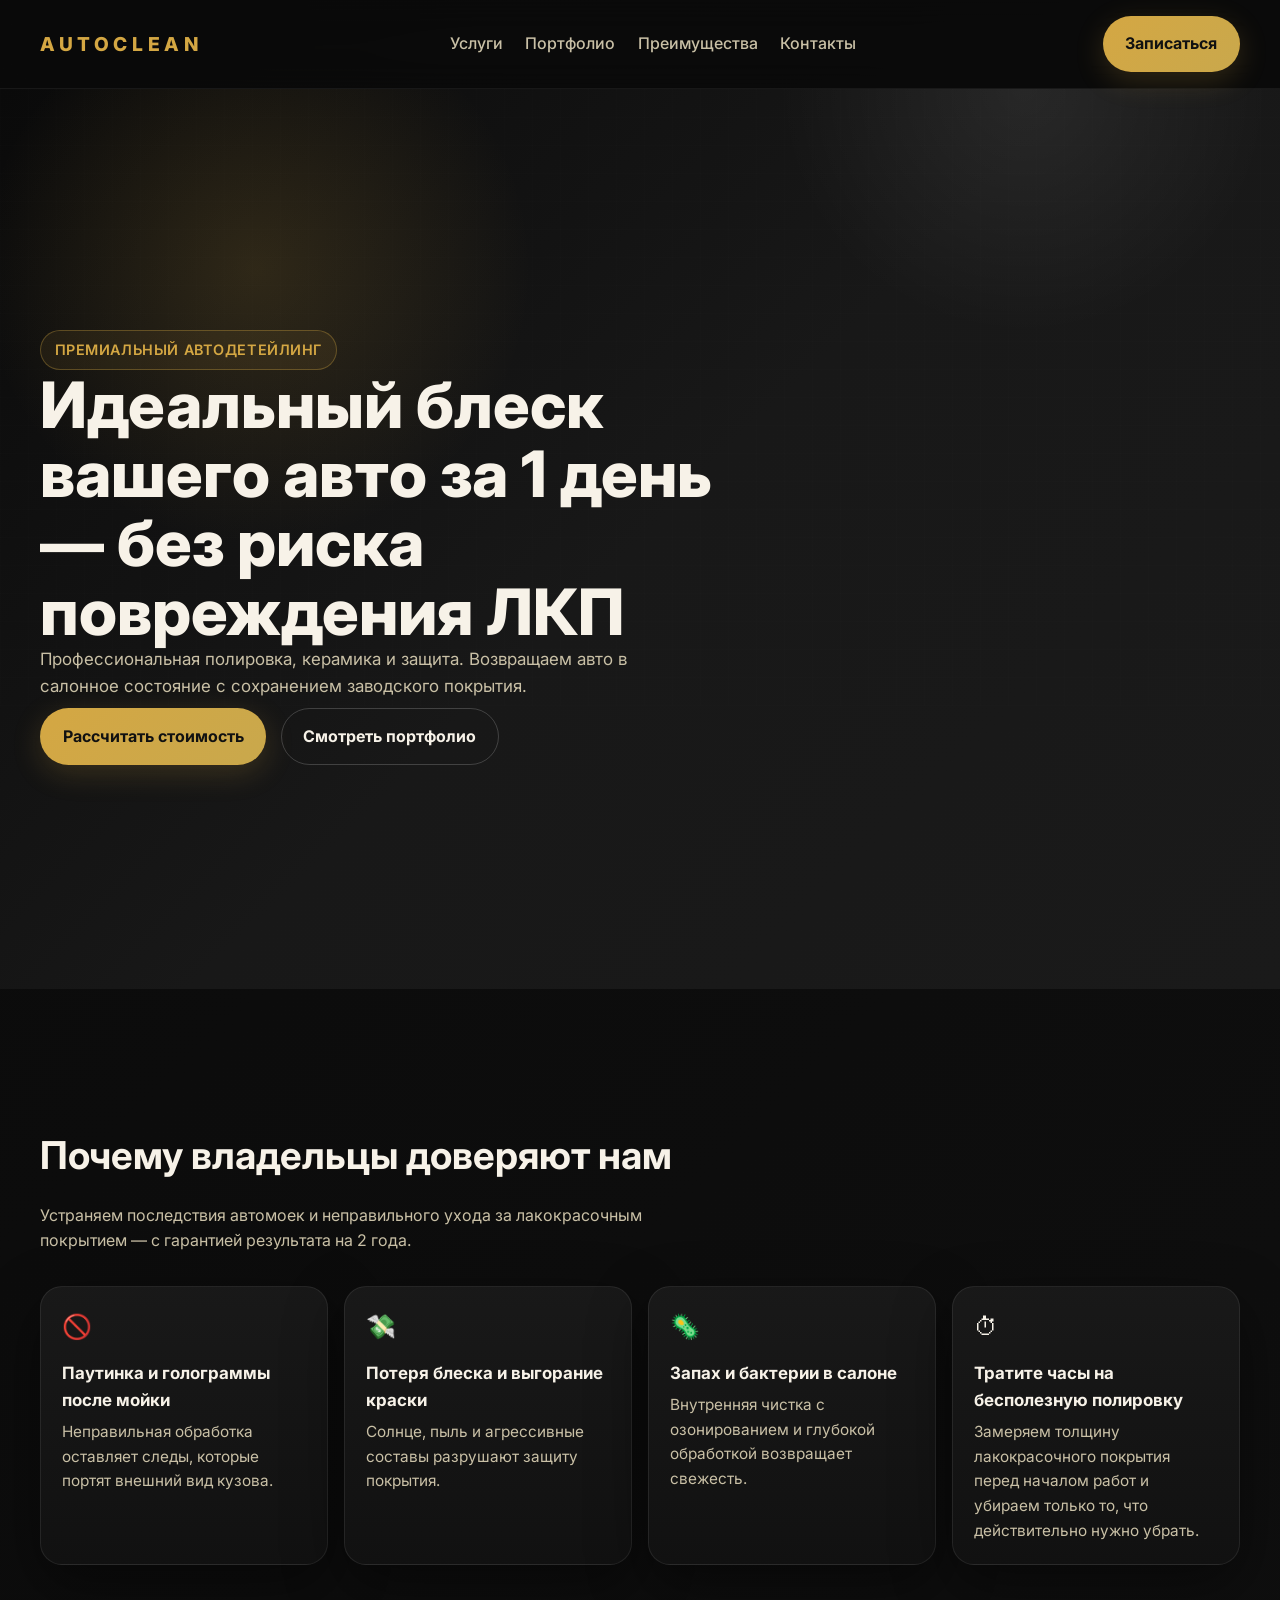
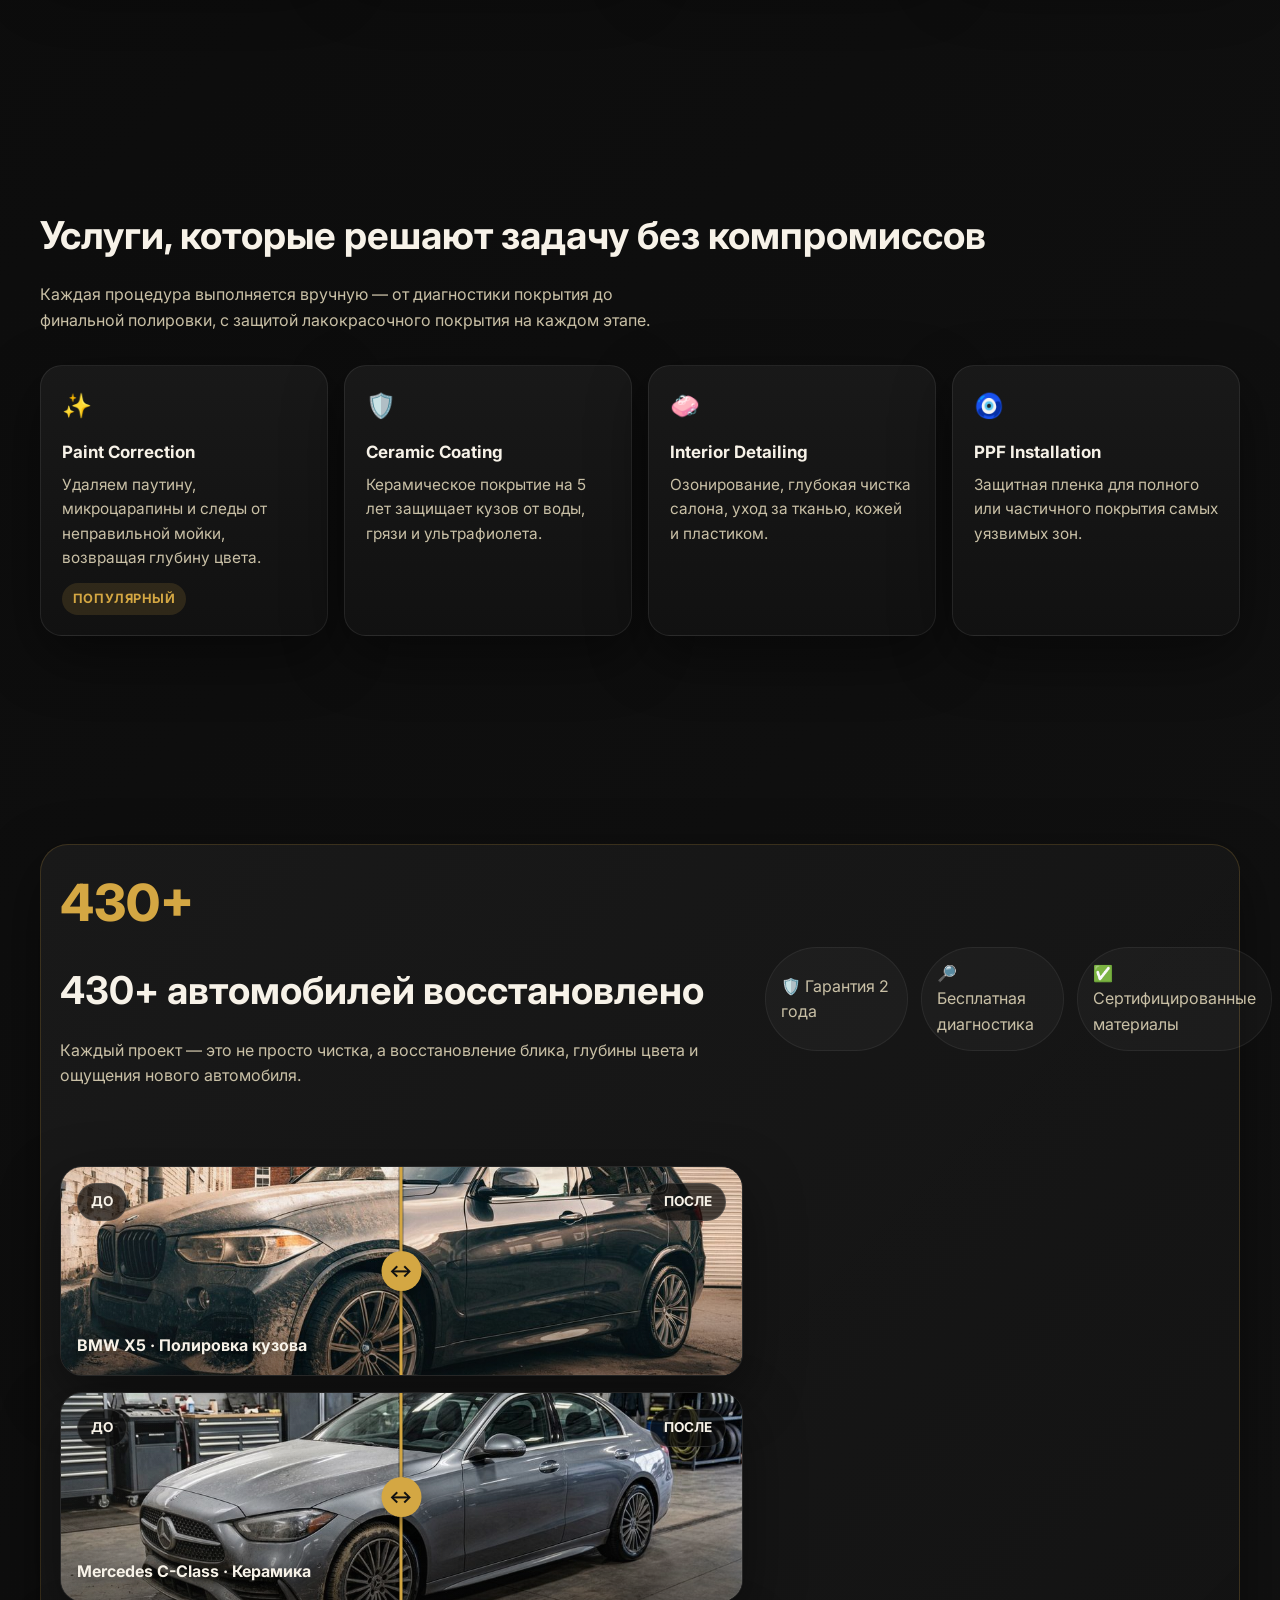
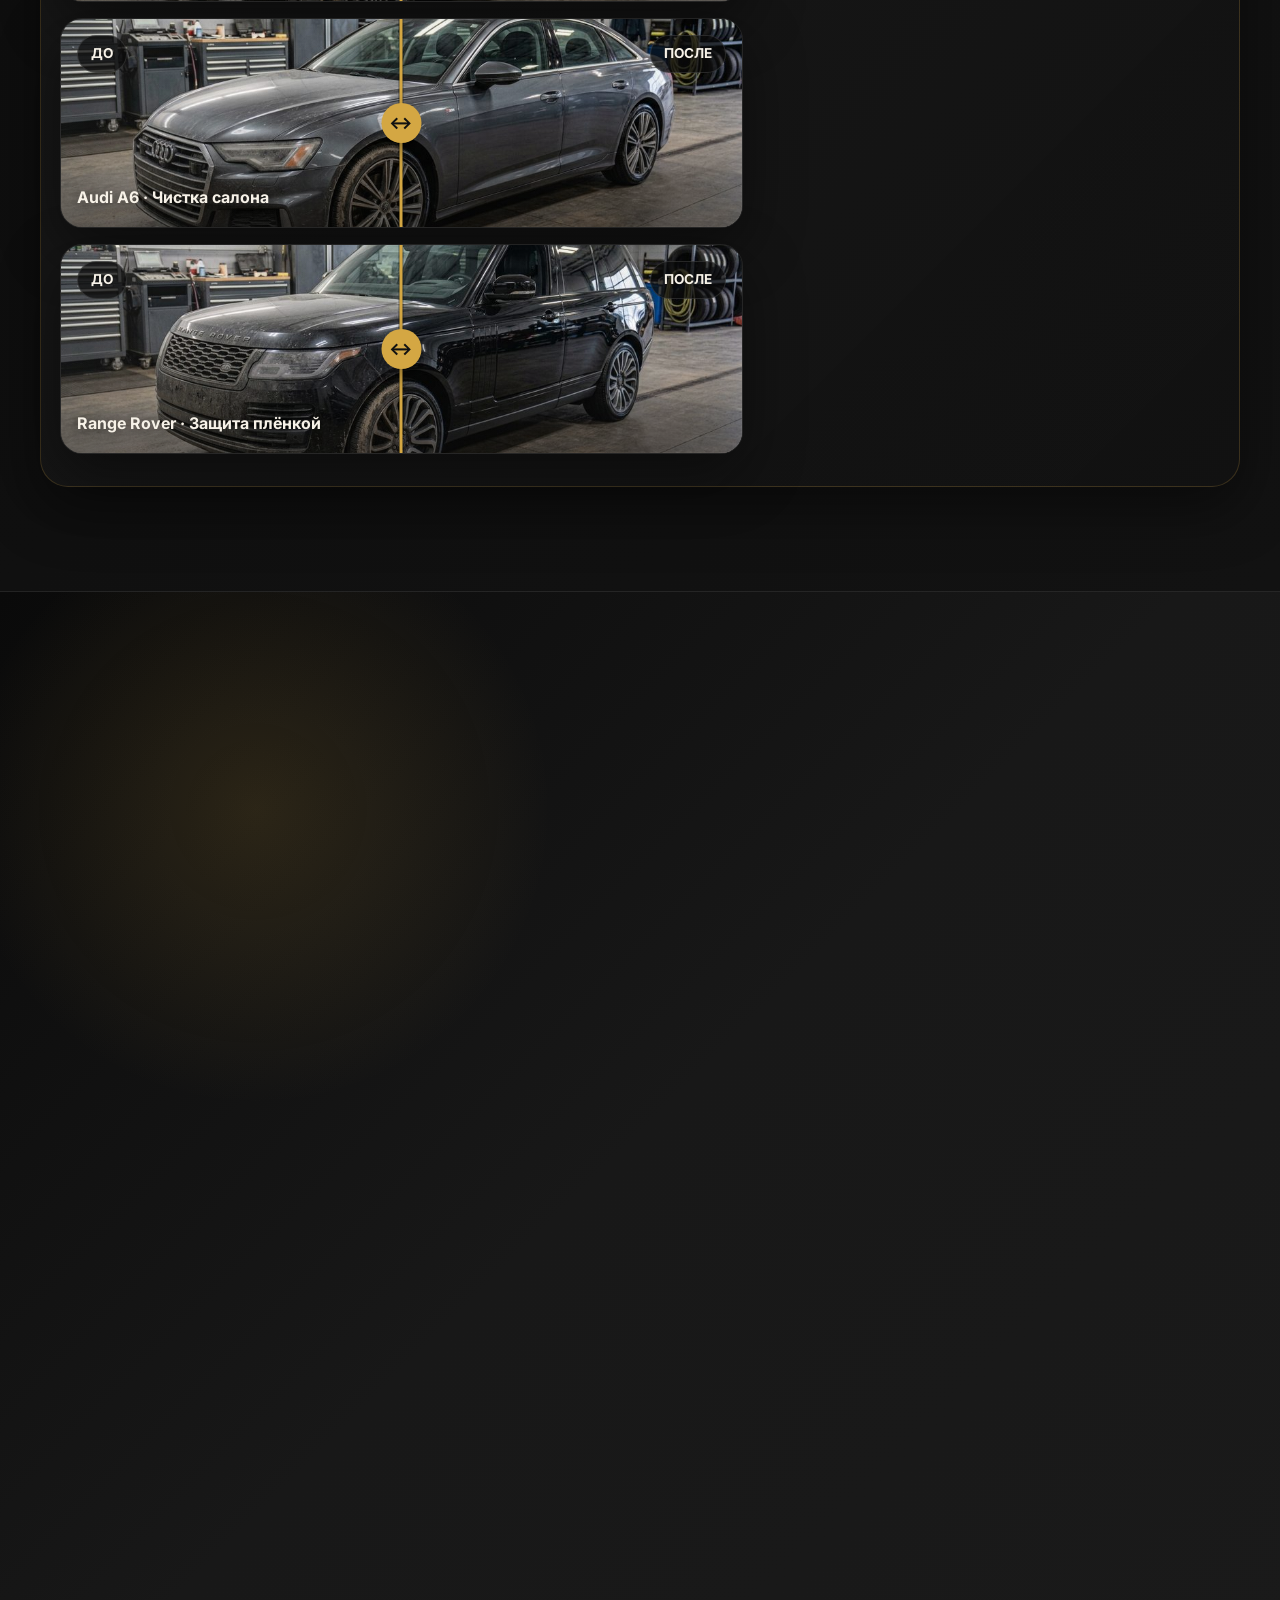
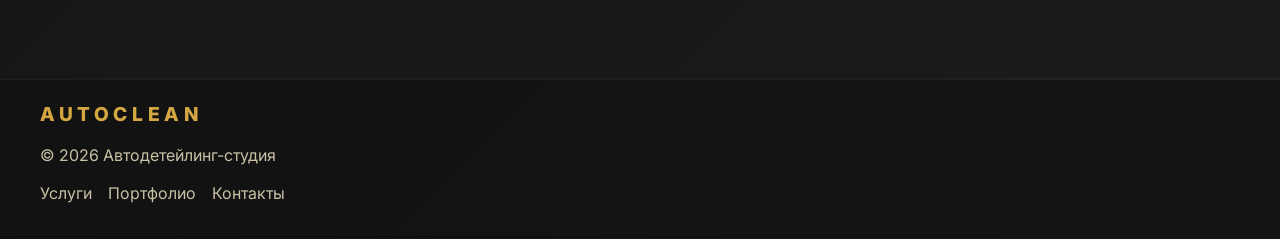
==== index.html @ 244df5fc "Initial commit: Autoclean auto detailing landing page Static single-page site with before/after port" ====
<!DOCTYPE html>
<html lang="ru">
<head>
  <meta charset="UTF-8" />
  <meta name="viewport" content="width=device-width, initial-scale=1.0" />
  <title>Автодетейлинг-студия | AUTOCLEAN</title>
  <meta name="description" content="Премиальный автодетейлинг в России: полировка, керамика, защита кузова и чистка салона." />

  <!-- Open Graph -->
  <!-- TODO: replace https://your-domain.com/ with the real production domain before launch (see item 5a) -->
  <meta property="og:title" content="Автодетейлинг-студия AUTOCLEAN" />
  <meta property="og:description" content="Премиальный автодетейлинг в России: полировка, керамика, защита кузова и чистка салона." />
  <!-- PNG used for social previews — Facebook/WhatsApp/Telegram/VK do not render SVG. assets/og-image.svg is kept only as an editable source. -->
  <meta property="og:image" content="https://your-domain.com/assets/og-image.png" />
  <meta property="og:image:width" content="1200" />
  <meta property="og:image:height" content="630" />
  <meta property="og:url" content="https://your-domain.com/" />
  <meta property="og:type" content="website" />

  <link rel="icon" type="image/svg+xml" href="data:image/svg+xml,%3Csvg xmlns='http://www.w3.org/2000/svg' viewBox='0 0 64 64'%3E%3Crect width='64' height='64' rx='14' fill='%230a0a0a'/%3E%3Ctext x='32' y='43' font-family='Arial, sans-serif' font-size='30' font-weight='700' fill='%23d4a743' text-anchor='middle'%3EA%3C/text%3E%3C/svg%3E" />

  <link rel="preconnect" href="https://fonts.googleapis.com">
  <link rel="preconnect" href="https://fonts.gstatic.com" crossorigin>
  <link href="https://fonts.googleapis.com/css2?family=Inter:opsz,wght@14..32,400;14..32,500;14..32,600;14..32,700&display=swap" rel="stylesheet">
  <link rel="stylesheet" href="css/style.css">
</head>
<body>
  <header>
    <div class="container nav">
      <a class="logo" href="#top">Autoclean</a>
      <button class="nav-toggle" id="navToggle" type="button" aria-label="Открыть меню" aria-expanded="false" aria-controls="navLinks">☰</button>
      <nav class="nav-links" id="navLinks" aria-label="Основная навигация">
        <a href="#services">Услуги</a>
        <a href="#portfolio">Портфолио</a>
        <a href="#advantages">Преимущества</a>
        <a href="#contacts">Контакты</a>
      </nav>
      <a class="btn" href="#contactForm">Записаться</a>
    </div>
  </header>

  <main id="top">
    <!-- HERO -->
    <section class="hero">
      <div class="container hero-content reveal">
        <div>
          <div class="eyebrow">Премиальный автодетейлинг</div>
          <h1>Идеальный блеск вашего авто за 1 день — без риска повреждения ЛКП</h1>
          <p>Профессиональная полировка, керамика и защита. Возвращаем авто в салонное состояние с сохранением заводского покрытия.</p>
          <div class="hero-actions">
            <a class="btn" href="#contactForm">Рассчитать стоимость</a>
            <a class="btn secondary" href="#portfolio">Смотреть портфолио</a>
          </div>
        </div>
      </div>
    </section>

    <!-- PAIN POINTS -->
    <section class="section-shell" id="advantages">
      <div class="container">
        <div class="reveal">
          <h2 class="section-title">Почему владельцы доверяют нам</h2>
          <p class="section-subtitle">Устраняем последствия автомоек и неправильного ухода за лакокрасочным покрытием — с гарантией результата на 2 года.</p>
        </div>
        <div class="pain-grid reveal">
          <article class="card">
            <div class="card-icon">🚫</div>
            <h3>Паутинка и голограммы после мойки</h3>
            <p>Неправильная обработка оставляет следы, которые портят внешний вид кузова.</p>
          </article>
          <article class="card">
            <div class="card-icon">💸</div>
            <h3>Потеря блеска и выгорание краски</h3>
            <p>Солнце, пыль и агрессивные составы разрушают защиту покрытия.</p>
          </article>
          <article class="card">
            <div class="card-icon">🦠</div>
            <h3>Запах и бактерии в салоне</h3>
            <p>Внутренняя чистка с озонированием и глубокой обработкой возвращает свежесть.</p>
          </article>
          <article class="card">
            <div class="card-icon">⏱</div>
            <h3>Тратите часы на бесполезную полировку</h3>
            <p>Замеряем толщину лакокрасочного покрытия перед началом работ и убираем только то, что действительно нужно убрать.</p>
          </article>
        </div>
      </div>
    </section>

    <!-- SERVICES -->
    <section class="section-shell" id="services">
      <div class="container">
        <div class="reveal">
          <h2 class="section-title">Услуги, которые решают задачу без компромиссов</h2>
          <p class="section-subtitle">Каждая процедура выполняется вручную — от диагностики покрытия до финальной полировки, с защитой лакокрасочного покрытия на каждом этапе.</p>
        </div>
        <div class="services-grid reveal">
          <article class="card">
            <div class="card-icon">✨</div>
            <h3>Paint Correction</h3>
            <p>Удаляем паутину, микроцарапины и следы от неправильной мойки, возвращая глубину цвета.</p>
            <span class="service-badge">Популярный</span>
          </article>
          <article class="card">
            <div class="card-icon">🛡️</div>
            <h3>Ceramic Coating</h3>
            <p>Керамическое покрытие на 5 лет защищает кузов от воды, грязи и ультрафиолета.</p>
          </article>
          <article class="card">
            <div class="card-icon">🧼</div>
            <h3>Interior Detailing</h3>
            <p>Озонирование, глубокая чистка салона, уход за тканью, кожей и пластиком.</p>
          </article>
          <article class="card">
            <div class="card-icon">🧿</div>
            <h3>PPF Installation</h3>
            <p>Защитная пленка для полного или частичного покрытия самых уязвимых зон.</p>
          </article>
        </div>
      </div>
    </section>

    <!-- TRUST -->
    <section class="section-shell" id="portfolio">
      <div class="container">
        <div class="trust-block reveal">
          <div>
            <div class="trust-number" id="counterTarget">0+</div>
            <h2 class="section-title">430+ автомобилей восстановлено</h2>
            <p class="section-subtitle">Каждый проект — это не просто чистка, а восстановление блика, глубины цвета и ощущения нового автомобиля.</p>
          </div>
          <div class="trust-list" aria-label="Наши преимущества">
            <div class="trust-item">🛡️ Гарантия 2 года</div>
            <div class="trust-item">🔎 Бесплатная диагностика</div>
            <div class="trust-item">✅ Сертифицированные материалы</div>
          </div>
          <div class="portfolio-grid">
            <article class="portfolio-card" data-compare>
              <div class="compare-before">
                <img src="assets/cars/bmw-before.jpg" alt="BMW X5 до полировки кузова" loading="lazy" />
                <span class="compare-badge badge-before">ДО</span>
              </div>
              <div class="compare-after">
                <img src="assets/cars/bmw-after.jpg" alt="BMW X5 после полировки кузова" loading="lazy" />
                <span class="compare-badge badge-after">ПОСЛЕ</span>
              </div>
              <div class="compare-handle">
                <span class="compare-handle-grip">↔</span>
              </div>
              <div class="portfolio-caption">BMW X5 · Полировка кузова</div>
            </article>
            <article class="portfolio-card" data-compare>
              <div class="compare-before">
                <img src="assets/cars/mercedes-before.jpg" alt="Mercedes до детейлинга" loading="lazy" />
                <span class="compare-badge badge-before">ДО</span>
              </div>
              <div class="compare-after">
                <img src="assets/cars/mercedes-after.jpg" alt="Mercedes после детейлинга" loading="lazy" />
                <span class="compare-badge badge-after">ПОСЛЕ</span>
              </div>
              <div class="compare-handle">
                <span class="compare-handle-grip">↔</span>
              </div>
              <div class="portfolio-caption">Mercedes C-Class · Керамика</div>
            </article>
            <article class="portfolio-card" data-compare>
              <div class="compare-before">
                <img src="assets/cars/audi-before.jpg" alt="Audi A6 до мойки и полировки" loading="lazy" />
                <span class="compare-badge badge-before">ДО</span>
              </div>
              <div class="compare-after">
                <img src="assets/cars/audi-after.jpg" alt="Audi A6 после мойки и полировки" loading="lazy" />
                <span class="compare-badge badge-after">ПОСЛЕ</span>
              </div>
              <div class="compare-handle">
                <span class="compare-handle-grip">↔</span>
              </div>
              <div class="portfolio-caption">Audi A6 · Чистка салона</div>
            </article>
            <article class="portfolio-card" data-compare>
              <div class="compare-before">
                <img src="assets/cars/rangerover-before.jpg" alt="Range Rover до восстановления кузова" loading="lazy" />
                <span class="compare-badge badge-before">ДО</span>
              </div>
              <div class="compare-after">
                <img src="assets/cars/rangerover-after.jpg" alt="Range Rover после восстановления кузова" loading="lazy" />
                <span class="compare-badge badge-after">ПОСЛЕ</span>
              </div>
              <div class="compare-handle">
                <span class="compare-handle-grip">↔</span>
              </div>
              <div class="portfolio-caption">Range Rover · Защита плёнкой</div>
            </article>
          </div>
        </div>
      </div>
    </section>

    <!-- FORM -->
    <section class="section-shell form-section" id="contacts">
      <div class="container">
        <div class="form-card reveal">
          <h2 class="section-title">Запишитесь на консультацию — выезд оценщика бесплатно</h2>
          <p class="section-subtitle">Оставьте заявку, и мы подберём оптимальный вариант защиты для вашего автомобиля.</p>
          <form id="contactForm" novalidate>
            <div class="field">
              <label for="name">Имя</label>
              <input id="name" name="name" type="text" placeholder="Ваше имя" required />
              <div class="error-text" data-error-for="name"></div>
            </div>
            <div class="field">
              <label for="phone">Телефон</label>
              <input id="phone" name="phone" type="tel" inputmode="tel" placeholder="+7 999 123 45 67" required />
              <div class="error-text" data-error-for="phone"></div>
            </div>
            <div class="field full">
              <label for="time">Удобное время</label>
              <input id="time" name="time" type="text" placeholder="Например: сегодня после 18:00" />
              <div class="error-text" data-error-for="time"></div>
            </div>
            <div class="field full">
              <label for="car">Марка и модель автомобиля</label>
              <textarea id="car" name="car" placeholder="Например: BMW X5, 2021"></textarea>
              <div class="error-text" data-error-for="car"></div>
            </div>
            <div class="field full">
              <!-- TODO: /privacy-policy is a placeholder route — create the actual policy page with real 152-FZ text before launch -->
              <label class="checkbox-label">
                <input type="checkbox" id="consent" name="consent" required />
                <span>Я соглашаюсь на <a href="/privacy-policy" target="_blank" rel="noopener noreferrer">обработку персональных данных</a></span>
              </label>
              <div class="error-text" data-error-for="consent"></div>
            </div>
            <div class="submit-row full">
              <button class="btn" type="submit">Отправить заявку</button>
              <div class="form-success" id="formSuccess" aria-live="polite"></div>
            </div>
          </form>

          <div class="contact-links">
            <!-- TODO: placeholder phone number — replace with the real client number before launch (see item 5b) -->
            <a class="contact-pill" href="tel:+79991234567">📞 +7 (999) 123-45-67</a>
            <!-- TODO: placeholder WhatsApp number — replace with the real client number before launch (see item 5c) -->
            <a class="contact-pill" href="https://wa.me/79991234567" target="_blank" rel="noopener noreferrer">💬 WhatsApp</a>
            <!-- TODO: no real Telegram username/group exists yet — add href and uncomment before launch -->
            <!-- <a class="contact-pill" href="https://t.me/REPLACE_ME" target="_blank" rel="noopener noreferrer">✈️ Telegram</a> -->
          </div>
        </div>
      </div>
    </section>
  </main>

  <footer>
    <div class="container footer-inner">
      <div class="logo">Autoclean</div>
      <div>© 2026 Автодетейлинг-студия</div>
      <div class="footer-links">
        <a href="#services">Услуги</a>
        <a href="#portfolio">Портфолио</a>
        <a href="#contacts">Контакты</a>
      </div>
    </div>
  </footer>

  <a class="btn floating-cta" href="#contactForm">Записаться</a>

  <script src="js/main.js" defer></script>
</body>
</html>
---- css/style.css ----
/* =========================================================
   1. VARIABLES
   ========================================================= */
:root {
  --bg: #0a0a0a;
  --bg-2: #141414;
  --text: #f7f2e8;
  --muted: #c9c0a6;
  --gold: #d4a743;
  --gold-2: #c9a84c;
  --border: rgba(212, 167, 67, 0.26);
  --error: #ff6b6b;
  --shadow: 0 20px 60px rgba(0,0,0,0.45);
  --radius: 22px;
  --max-width: 1200px;
}

/* =========================================================
   2. BASE
   ========================================================= */
* { box-sizing: border-box; }
html { scroll-behavior: smooth; }
body {
  margin: 0;
  font-family: 'Inter', system-ui, -apple-system, BlinkMacSystemFont, 'Segoe UI', sans-serif;
  color: var(--text);
  background: linear-gradient(135deg, var(--bg) 0%, var(--bg-2) 100%);
  line-height: 1.6;
  overflow-x: hidden;
}

a { color: inherit; text-decoration: none; }
img { max-width: 100%; display: block; }
button, input, textarea { font: inherit; }

/* =========================================================
   3. LAYOUT
   ========================================================= */
.container {
  width: min(100% - 2rem, var(--max-width));
  margin: 0 auto;
}

.section-shell {
  padding: 5rem 0;
}

.reveal {
  opacity: 0;
  transform: translateY(30px);
  transition: opacity 0.7s ease, transform 0.7s ease;
}

.reveal.visible {
  opacity: 1;
  transform: translateY(0);
}

.section-title {
  font-size: clamp(1.7rem, 3vw, 2.4rem);
  margin-bottom: 1rem;
  font-weight: 700;
}

.section-subtitle {
  color: var(--muted);
  max-width: 650px;
  margin-bottom: 2rem;
  font-size: 1rem;
}

/* =========================================================
   4. COMPONENTS
   ========================================================= */

/* --- Header / Nav --- */
header {
  position: sticky;
  top: 0;
  z-index: 1000;
  background: rgba(10,10,10,0.82);
  backdrop-filter: blur(16px);
  border-bottom: 1px solid rgba(255,255,255,0.06);
}

.nav {
  display: flex;
  flex-wrap: wrap;
  row-gap: 0.5rem;
  align-items: center;
  justify-content: space-between;
  padding: 1rem 0;
  gap: 1rem;
}

.logo {
  font-size: 1.2rem;
  font-weight: 800;
  letter-spacing: 0.24em;
  text-transform: uppercase;
  color: var(--gold);
}

.nav-links {
  display: none;
  gap: 1.4rem;
  color: var(--muted);
  font-weight: 500;
}

.nav-links a:hover {
  color: var(--text);
}

.nav-toggle {
  display: inline-flex;
  align-items: center;
  justify-content: center;
  width: 44px;
  height: 44px;
  border-radius: 12px;
  border: 1px solid rgba(255,255,255,0.14);
  background: rgba(255,255,255,0.04);
  color: var(--text);
  font-size: 1.3rem;
  line-height: 1;
  cursor: pointer;
}

/* --- Buttons --- */
.btn {
  display: inline-flex;
  align-items: center;
  justify-content: center;
  padding: 0.9rem 1.35rem;
  border-radius: 999px;
  border: 1px solid var(--border);
  background: linear-gradient(135deg, var(--gold), var(--gold-2));
  color: #111;
  font-weight: 700;
  box-shadow: 0 8px 30px rgba(212, 167, 67, 0.2);
  transition: transform 0.3s ease, box-shadow 0.3s ease;
  cursor: pointer;
}

.btn:hover {
  transform: translateY(-2px);
  box-shadow: 0 12px 34px rgba(212, 167, 67, 0.32);
}

.btn.secondary {
  background: transparent;
  color: var(--text);
  border-color: rgba(255,255,255,0.18);
  box-shadow: none;
}

.floating-cta {
  position: fixed;
  right: 1rem;
  bottom: 1rem;
  z-index: 1100;
  opacity: 0;
  pointer-events: none;
  transform: translateY(10px);
  transition: opacity 0.3s ease, transform 0.3s ease;
}

.floating-cta.show {
  opacity: 1;
  pointer-events: auto;
  transform: translateY(0);
}

/* --- Hero --- */
.hero {
  position: relative;
  min-height: 100vh;
  display: grid;
  align-items: center;
  background:
    radial-gradient(circle at 20% 20%, rgba(212, 167, 67, 0.16), transparent 22%),
    radial-gradient(circle at 80% 0%, rgba(255,255,255,0.07), transparent 18%),
    linear-gradient(135deg, #0a0a0a 0%, #181818 50%, #1a1a1a 100%);
  overflow: hidden;
}

.hero::before {
  content: '';
  position: absolute;
  inset: 0;
  background-image:
    linear-gradient(rgba(255,255,255,0.02) 1px, transparent 1px),
    linear-gradient(90deg, rgba(255,255,255,0.02) 1px, transparent 1px);
  background-size: 28px 28px;
  mask-image: linear-gradient(to bottom, black 55%, transparent 100%);
  opacity: 0.35;
  pointer-events: none;
}

.hero-content {
  position: relative;
  z-index: 1;
  display: grid;
  gap: 1.5rem;
  padding: 5rem 0 4rem;
}

.eyebrow {
  display: inline-flex;
  width: fit-content;
  align-items: center;
  gap: 0.5rem;
  padding: 0.45rem 0.85rem;
  border: 1px solid rgba(212, 167, 67, 0.32);
  border-radius: 999px;
  color: var(--gold);
  background: rgba(212, 167, 67, 0.08);
  font-size: 0.9rem;
  font-weight: 600;
  letter-spacing: 0.04em;
  text-transform: uppercase;
}

.hero h1 {
  font-size: clamp(2rem, 5vw, 4.2rem);
  line-height: 1.08;
  margin: 0;
  max-width: 830px;
  font-weight: 800;
}

.hero p {
  font-size: 1.06rem;
  color: var(--muted);
  max-width: 660px;
  margin: 0;
}

.hero-actions {
  display: flex;
  flex-wrap: wrap;
  gap: 0.9rem;
  margin-top: 0.5rem;
}

/* --- Pain points / Services grids --- */
.pain-grid,
.services-grid {
  display: grid;
  gap: 1rem;
}

.card {
  background: linear-gradient(180deg, rgba(26,26,26,0.95), rgba(18,18,18,0.95));
  border: 1px solid rgba(255,255,255,0.08);
  border-radius: var(--radius);
  padding: 1.3rem;
  box-shadow: var(--shadow);
  transition: transform 0.3s ease, box-shadow 0.3s ease, border-color 0.3s ease;
}

.card:hover {
  transform: translateY(-4px);
  border-color: var(--border);
  box-shadow: 0 24px 70px rgba(0,0,0,0.4);
}

.card-icon {
  font-size: 1.5rem;
  margin-bottom: 0.85rem;
}

.card h3 {
  margin: 0 0 0.4rem;
  font-size: 1.06rem;
}

.card p {
  margin: 0;
  color: var(--muted);
  font-size: 0.96rem;
}

.service-badge {
  display: inline-block;
  margin-top: 0.75rem;
  padding: 0.35rem 0.7rem;
  border-radius: 999px;
  background: rgba(212,167,67,0.15);
  color: var(--gold);
  font-size: 0.8rem;
  font-weight: 700;
  letter-spacing: 0.04em;
  text-transform: uppercase;
}

.services-grid .card:hover {
  transform: scale(1.02);
  box-shadow: 0 0 0 1px rgba(212,167,67,0.16), 0 20px 55px rgba(212,167,67,0.14);
}

/* --- Trust block --- */
.trust-block {
  background: linear-gradient(135deg, rgba(26,26,26,0.92), rgba(18,18,18,0.95));
  border: 1px solid rgba(212,167,67,0.2);
  border-radius: calc(var(--radius) + 6px);
  padding: 2rem 1.2rem;
  box-shadow: var(--shadow);
  display: grid;
  gap: 1.4rem;
}

.trust-number {
  font-size: clamp(2.2rem, 4vw, 3.2rem);
  font-weight: 800;
  color: var(--gold);
  line-height: 1;
}

.trust-list {
  display: grid;
  gap: 0.8rem;
  color: var(--muted);
}

.trust-item {
  display: flex;
  align-items: center;
  gap: 0.7rem;
  padding: 0.8rem 0.95rem;
  background: rgba(255,255,255,0.03);
  border-radius: 999px;
  border: 1px solid rgba(255,255,255,0.06);
  width: fit-content;
  min-width: 100%;
}

/* --- Portfolio before/after compare slider --- */
.portfolio-grid {
  display: grid;
  gap: 1rem;
  margin-top: 1.4rem;
}

.portfolio-card {
  position: relative;
  min-height: 210px;
  border-radius: var(--radius);
  overflow: hidden;
  border: 1px solid rgba(255,255,255,0.08);
  box-shadow: var(--shadow);
  user-select: none;
  touch-action: pan-y;
}

.compare-before,
.compare-after {
  position: absolute;
  inset: 0;
}

.compare-before img,
.compare-after img {
  width: 100%;
  height: 100%;
  object-fit: cover;
  display: block;
}

.compare-after {
  clip-path: inset(0 0 0 50%);
}

.compare-before::after,
.compare-after::before {
  content: '';
  position: absolute;
  inset: 0;
  background: linear-gradient(130deg, rgba(255,255,255,0.08), transparent 48%);
  pointer-events: none;
}

.compare-before::before,
.compare-after::after {
  content: '';
  position: absolute;
  inset: 0;
  background: linear-gradient(180deg, rgba(10,10,10,0.05) 0%, rgba(10,10,10,0) 40%, rgba(10,10,10,0.45) 100%);
  pointer-events: none;
}

.compare-handle {
  position: absolute;
  top: 0;
  bottom: 0;
  left: 50%;
  z-index: 3;
  width: 3px;
  background: var(--gold);
  transform: translateX(-50%);
  cursor: ew-resize;
  box-shadow: 0 0 0 1px rgba(0,0,0,0.4);
}

.compare-handle-grip {
  position: absolute;
  top: 50%;
  left: 50%;
  transform: translate(-50%, -50%);
  width: 40px;
  height: 40px;
  border-radius: 50%;
  background: var(--gold);
  color: #111;
  display: flex;
  align-items: center;
  justify-content: center;
  font-size: 1.1rem;
  font-weight: 700;
  box-shadow: 0 8px 22px rgba(0,0,0,0.4);
}

.compare-badge {
  position: absolute;
  top: 1rem;
  z-index: 2;
  display: inline-flex;
  align-items: center;
  padding: 0.45rem 0.8rem;
  border-radius: 999px;
  background: rgba(10,10,10,0.72);
  color: var(--text);
  font-weight: 700;
  font-size: 0.85rem;
  border: 1px solid rgba(255,255,255,0.12);
  pointer-events: none;
}

.compare-badge.badge-before { left: 1rem; }
.compare-badge.badge-after { right: 1rem; }

.portfolio-caption {
  position: absolute;
  bottom: 1rem;
  left: 1rem;
  z-index: 2;
  color: var(--text);
  font-weight: 700;
  text-shadow: 0 2px 14px rgba(0,0,0,0.65);
  pointer-events: none;
}

/* --- Form --- */
.form-section {
  position: relative;
  background:
    radial-gradient(circle at 20% 20%, rgba(212, 167, 67, 0.14), transparent 22%),
    linear-gradient(135deg, #0a0a0a 0%, #181818 50%, #1a1a1a 100%);
  border-top: 1px solid rgba(255,255,255,0.05);
  border-bottom: 1px solid rgba(255,255,255,0.05);
}

.form-card {
  background: rgba(14,14,14,0.8);
  border: 1px solid rgba(212,167,67,0.22);
  border-radius: calc(var(--radius) + 6px);
  padding: 1.4rem;
  box-shadow: var(--shadow);
  backdrop-filter: blur(12px);
}

form {
  display: grid;
  gap: 0.95rem;
  margin-top: 1rem;
}

.field {
  display: grid;
  gap: 0.35rem;
}

label {
  color: var(--text);
  font-weight: 600;
  font-size: 0.95rem;
}

input, textarea {
  width: 100%;
  padding: 0.9rem 1rem;
  border-radius: 14px;
  border: 1px solid rgba(255,255,255,0.1);
  background: rgba(255,255,255,0.04);
  color: var(--text);
  outline: none;
  transition: border-color 0.3s ease, box-shadow 0.3s ease;
}

input:focus, textarea:focus {
  border-color: var(--gold);
  box-shadow: 0 0 0 3px rgba(212,167,67,0.16);
}

textarea { min-height: 110px; resize: vertical; }

.checkbox-label {
  display: flex;
  align-items: flex-start;
  gap: 0.6rem;
  color: var(--muted);
  font-weight: 500;
  font-size: 0.9rem;
  cursor: pointer;
}

.checkbox-label input[type="checkbox"] {
  width: 18px;
  height: 18px;
  flex-shrink: 0;
  margin-top: 0.15rem;
  accent-color: var(--gold);
  cursor: pointer;
}

.checkbox-label a {
  color: var(--gold);
  text-decoration: underline;
}

.error-text {
  color: var(--error);
  font-size: 0.85rem;
  min-height: 1rem;
}

.form-success {
  margin-top: 0.7rem;
  color: #8ce6a6;
  font-weight: 600;
}

.contact-links {
  display: flex;
  flex-wrap: wrap;
  gap: 0.8rem;
  margin-top: 1rem;
  color: var(--muted);
}

.contact-pill {
  display: inline-flex;
  align-items: center;
  gap: 0.45rem;
  padding: 0.7rem 0.95rem;
  border-radius: 999px;
  background: rgba(255,255,255,0.04);
  border: 1px solid rgba(255,255,255,0.08);
}

/* --- Footer --- */
footer {
  padding: 1.2rem 0 2rem;
  color: var(--muted);
  border-top: 1px solid rgba(255,255,255,0.05);
}

.footer-inner {
  display: flex;
  flex-direction: column;
  gap: 0.8rem;
  align-items: flex-start;
}

.footer-links {
  display: flex;
  gap: 1rem;
  flex-wrap: wrap;
}

.footer-links a:hover {
  color: var(--text);
}

/* =========================================================
   5. RESPONSIVE
   ========================================================= */

/* Narrow phones (320-380px): logo + hamburger + CTA no longer fit at full size */
@media (max-width: 380px) {
  .container { width: min(100% - 1.5rem, var(--max-width)); }
  .nav { gap: 0.5rem; }
  .logo { font-size: 0.95rem; letter-spacing: 0.12em; }
  .nav .btn { padding: 0.7rem 0.9rem; font-size: 0.85rem; }
}

@media (max-width: 768px) {
  footer { padding-bottom: 80px; }

  .nav-links.active {
    display: flex;
    flex-direction: column;
    position: absolute;
    top: 100%;
    left: 0;
    right: 0;
    gap: 1rem;
    padding: 1rem 1.25rem 1.5rem;
    background: rgba(10,10,10,0.97);
    backdrop-filter: blur(16px);
    border-bottom: 1px solid rgba(255,255,255,0.08);
  }
}

@media (min-width: 768px) {
  .nav-links { display: flex; }
  .nav-toggle { display: none; }
  .pain-grid { grid-template-columns: repeat(2, 1fr); }
  .services-grid { grid-template-columns: repeat(2, 1fr); }
  .trust-list { grid-template-columns: repeat(3, minmax(0, 1fr)); }
  .form-card { padding: 2rem; }
  form { grid-template-columns: repeat(2, 1fr); }
  .field.full { grid-column: 1 / -1; }
  .submit-row { grid-column: 1 / -1; }
  .contact-links { margin-top: 1.2rem; }
}

@media (min-width: 1024px) {
  .section-shell { padding: 6.5rem 0; }
  .hero-content { grid-template-columns: 1.2fr 0.8fr; align-items: center; }
  .trust-block { grid-template-columns: 1.2fr 0.8fr; align-items: center; }
  .services-grid { grid-template-columns: repeat(4, 1fr); }
  .pain-grid { grid-template-columns: repeat(4, 1fr); }
}
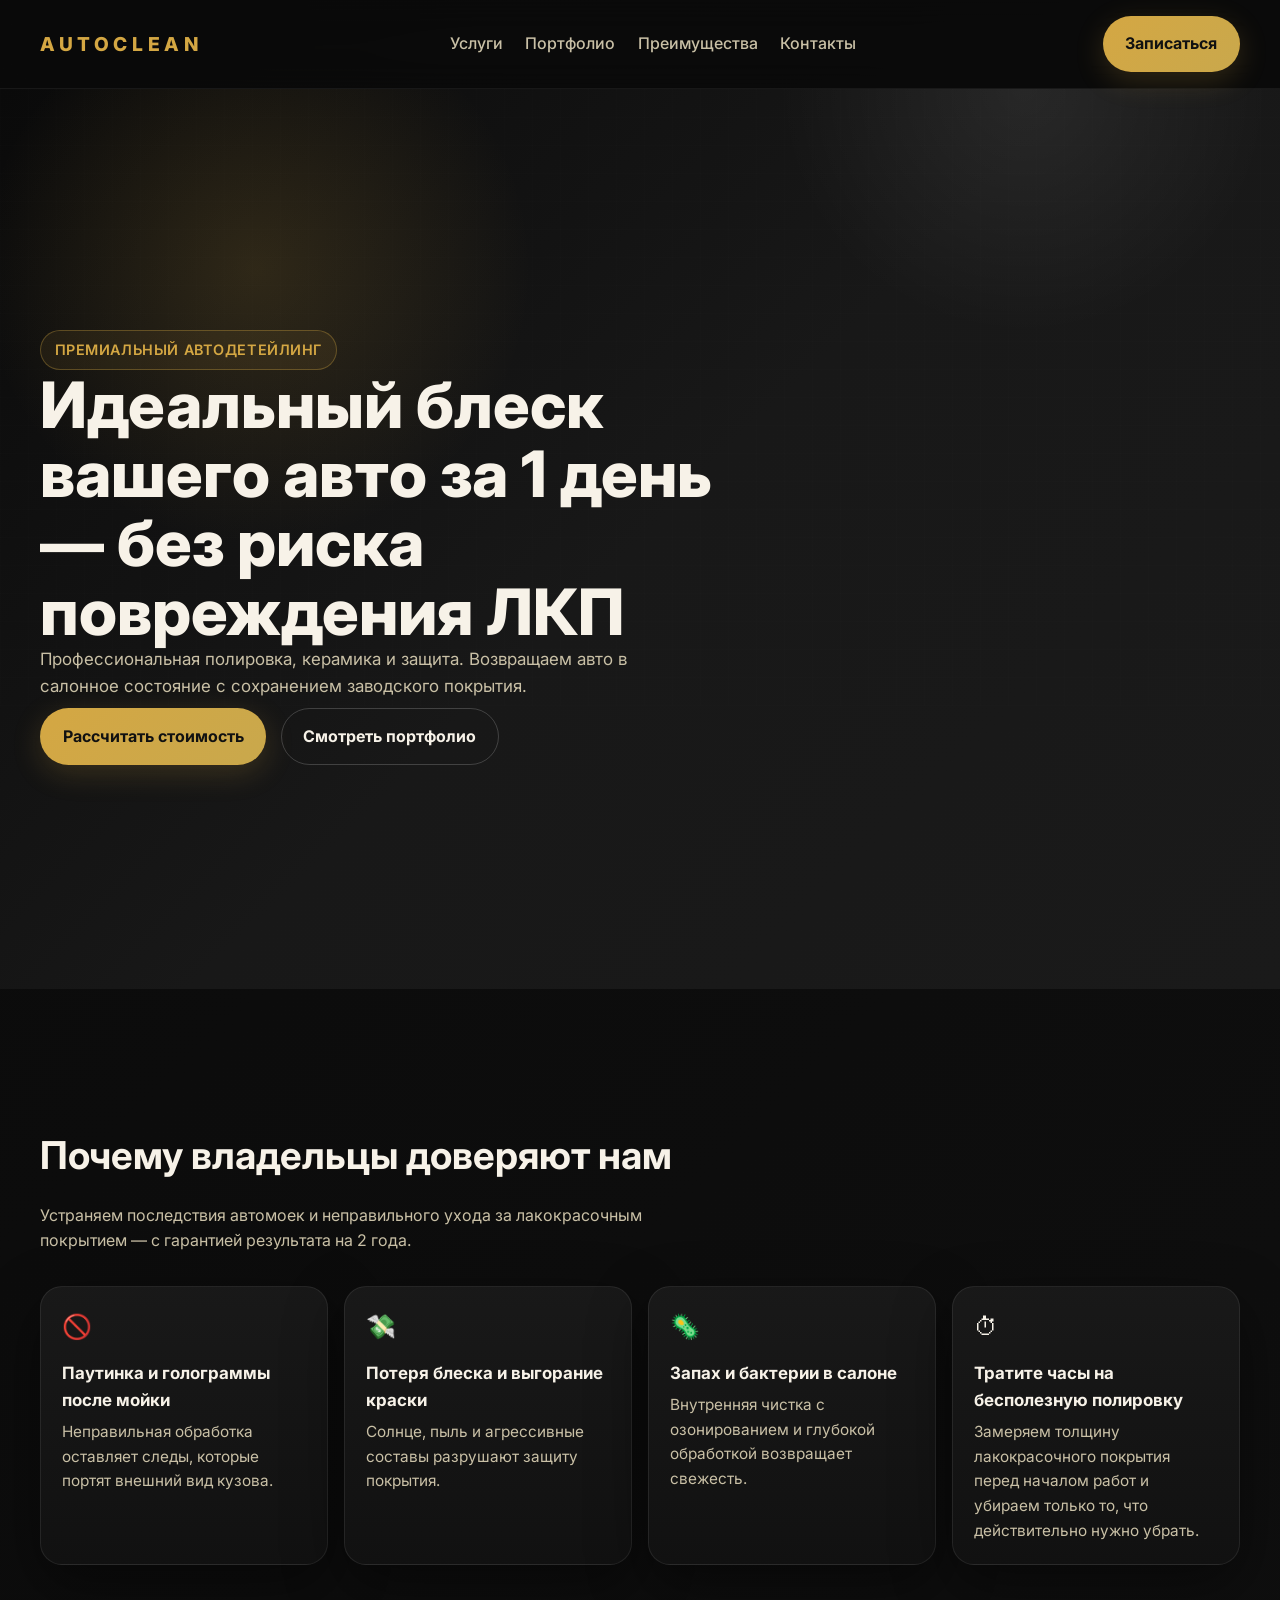
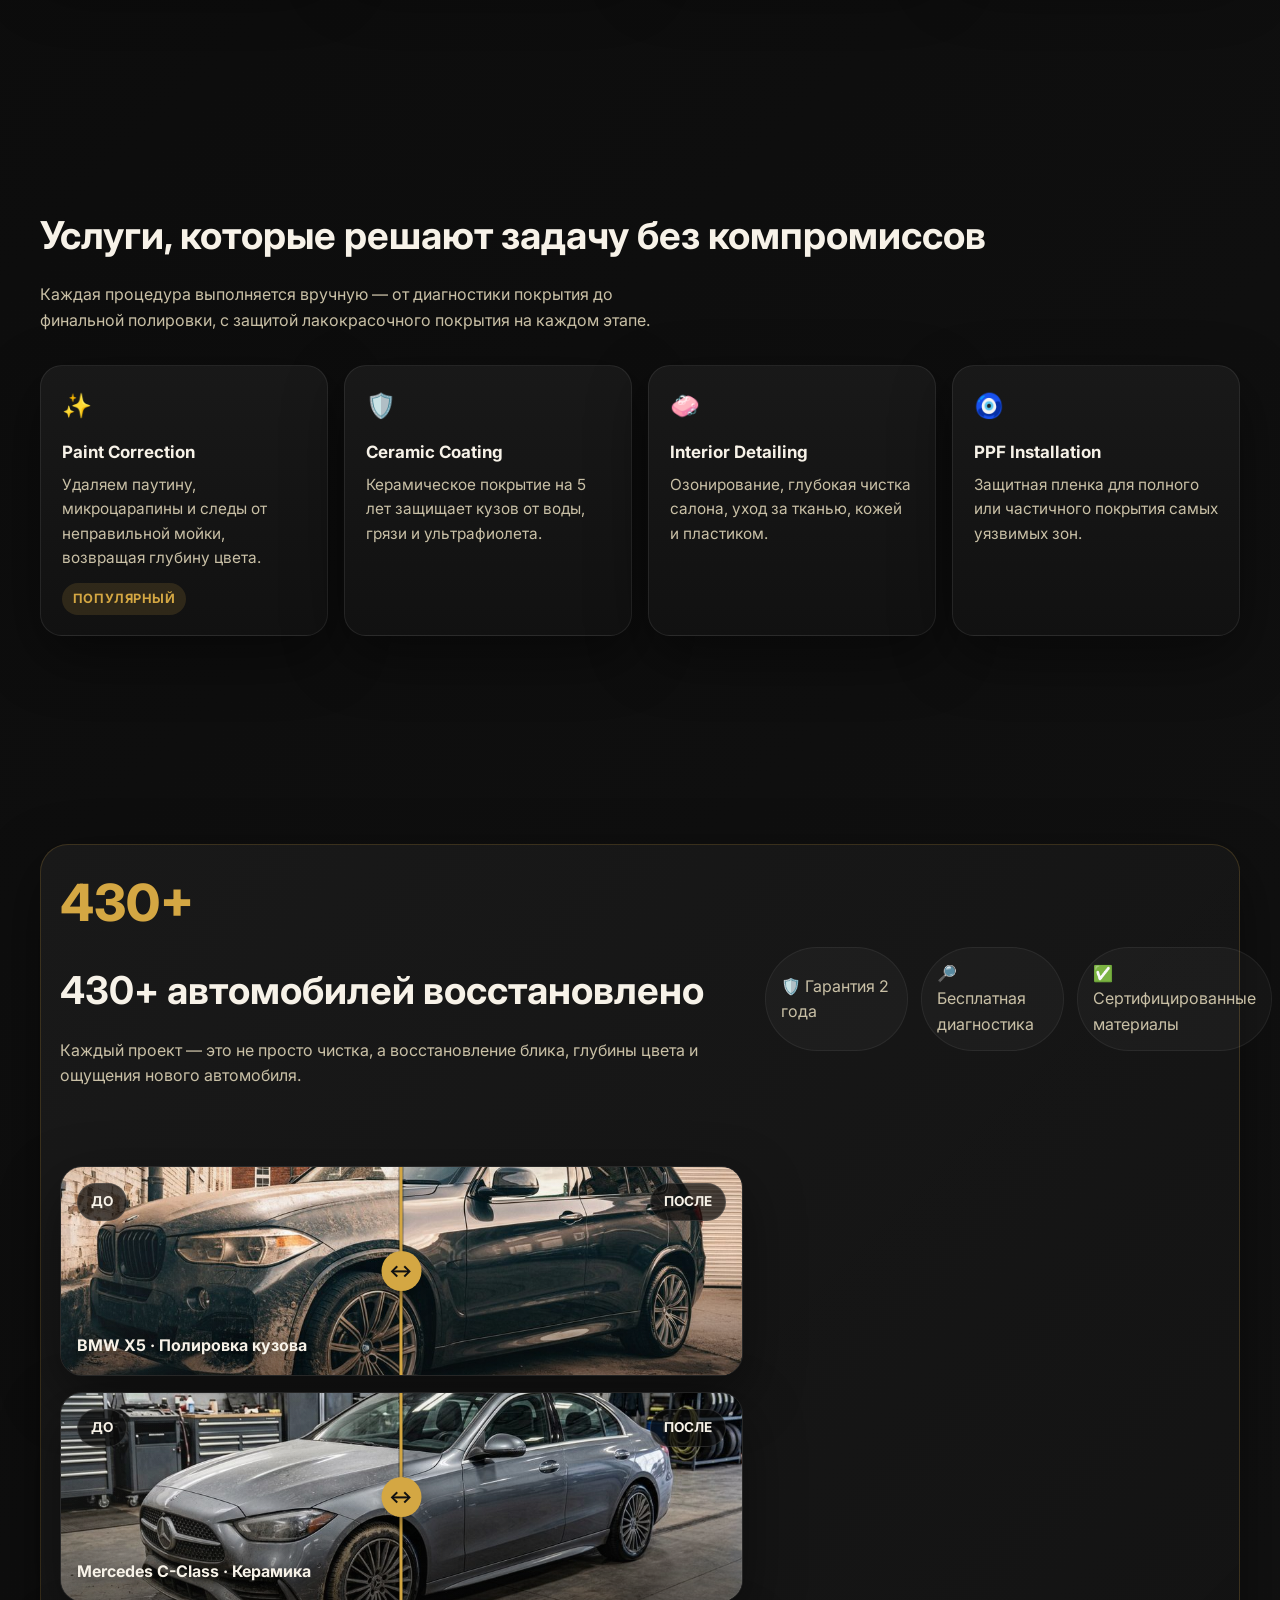
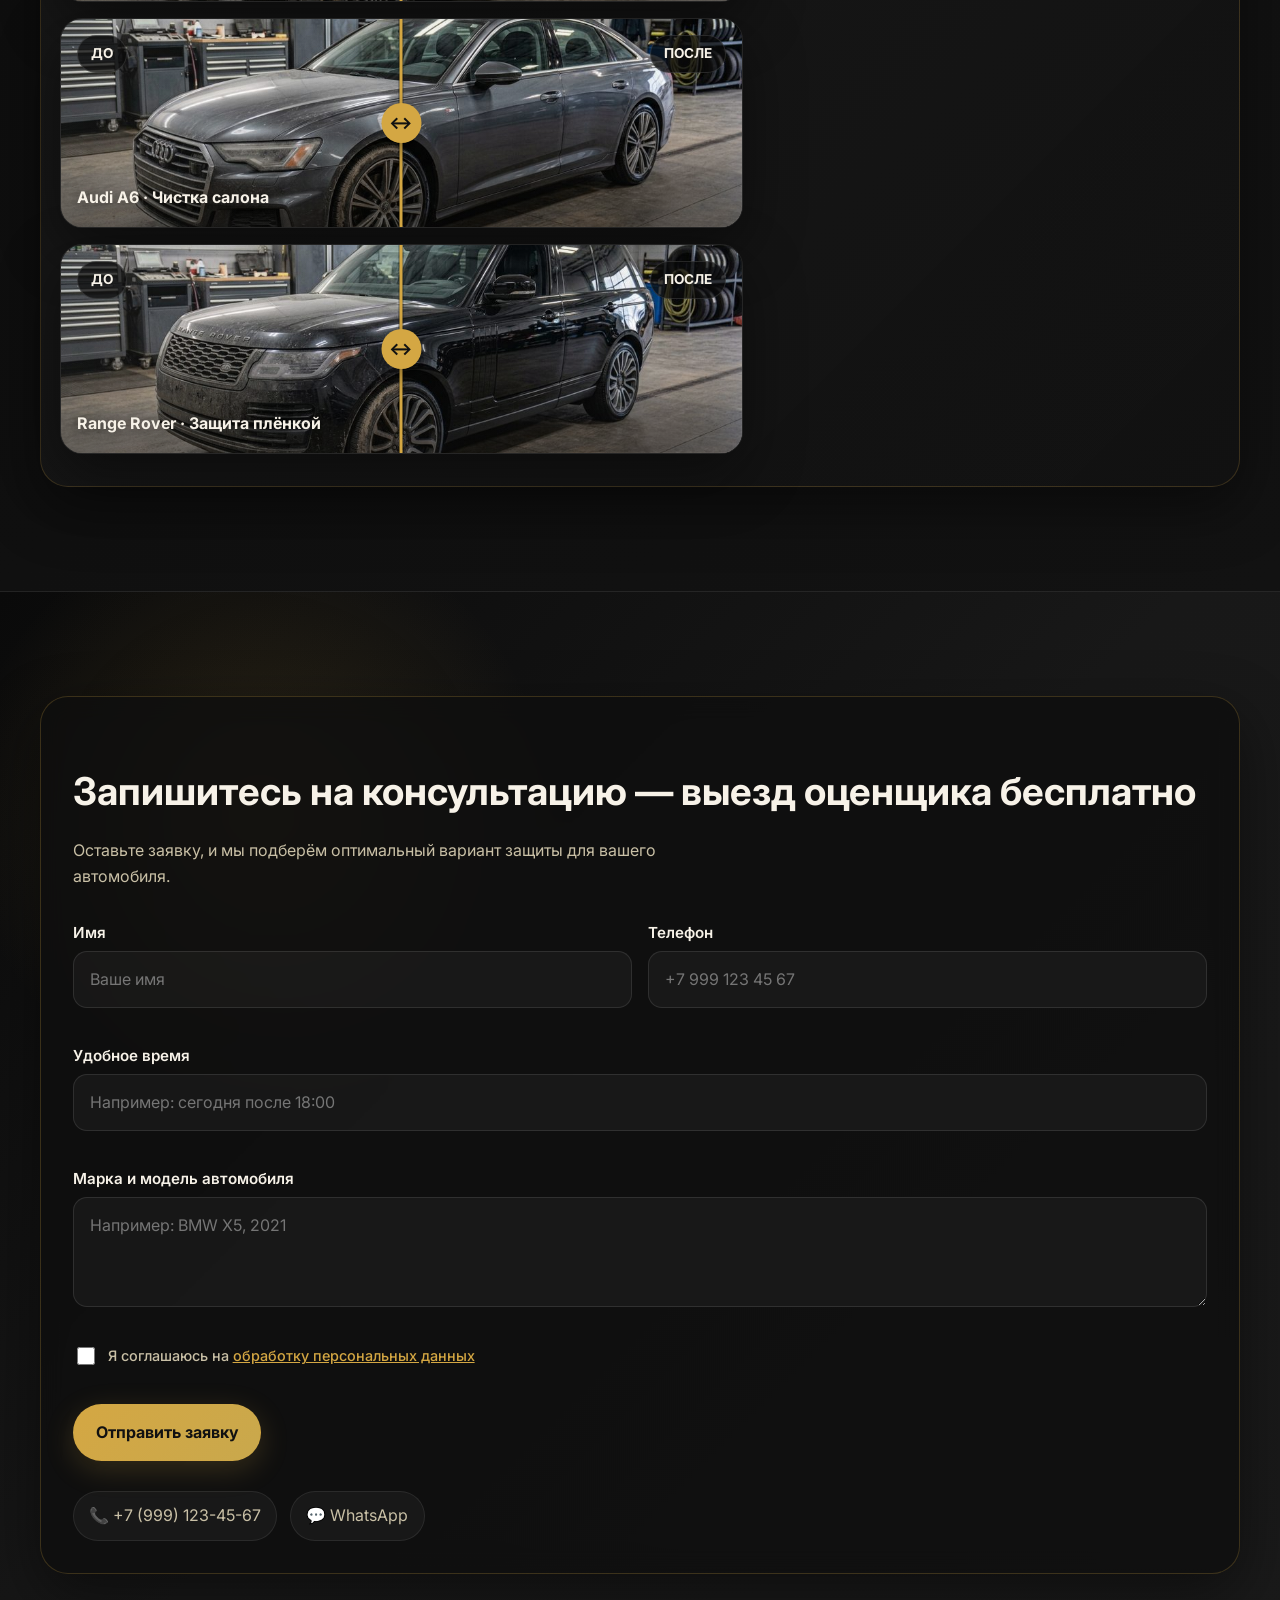
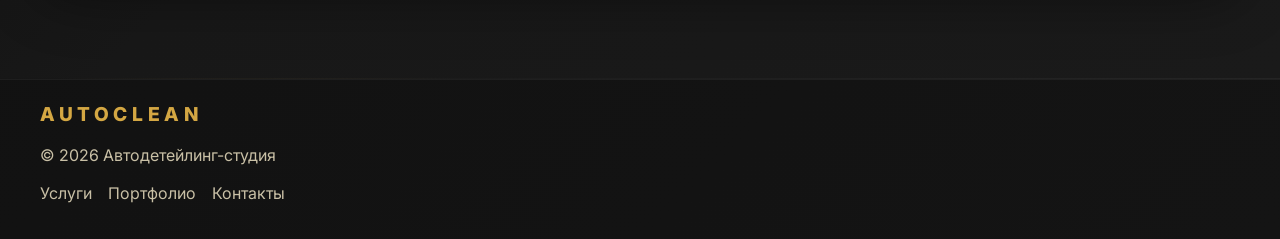
==== commit e97f91bf: "Point OG meta tags to the live GitHub Pages URL Co-Authored-By: Claude Sonnet 5 <noreply@anthropic.c" ====
--- a/index.html
+++ b/index.html
@@ -7,14 +7,14 @@
   <meta name="description" content="Премиальный автодетейлинг в России: полировка, керамика, защита кузова и чистка салона." />
 
   <!-- Open Graph -->
-  <!-- TODO: replace https://your-domain.com/ with the real production domain before launch (see item 5a) -->
+  <!-- TODO: this is the GitHub Pages URL — update to the real custom domain if/when one is purchased -->
   <meta property="og:title" content="Автодетейлинг-студия AUTOCLEAN" />
   <meta property="og:description" content="Премиальный автодетейлинг в России: полировка, керамика, защита кузова и чистка салона." />
   <!-- PNG used for social previews — Facebook/WhatsApp/Telegram/VK do not render SVG. assets/og-image.svg is kept only as an editable source. -->
-  <meta property="og:image" content="https://your-domain.com/assets/og-image.png" />
+  <meta property="og:image" content="https://yasin274.github.io/auto-detailing-landing/assets/og-image.png" />
   <meta property="og:image:width" content="1200" />
   <meta property="og:image:height" content="630" />
-  <meta property="og:url" content="https://your-domain.com/" />
+  <meta property="og:url" content="https://yasin274.github.io/auto-detailing-landing/" />
   <meta property="og:type" content="website" />
 
   <link rel="icon" type="image/svg+xml" href="data:image/svg+xml,%3Csvg xmlns='http://www.w3.org/2000/svg' viewBox='0 0 64 64'%3E%3Crect width='64' height='64' rx='14' fill='%230a0a0a'/%3E%3Ctext x='32' y='43' font-family='Arial, sans-serif' font-size='30' font-weight='700' fill='%23d4a743' text-anchor='middle'%3EA%3C/text%3E%3C/svg%3E" />
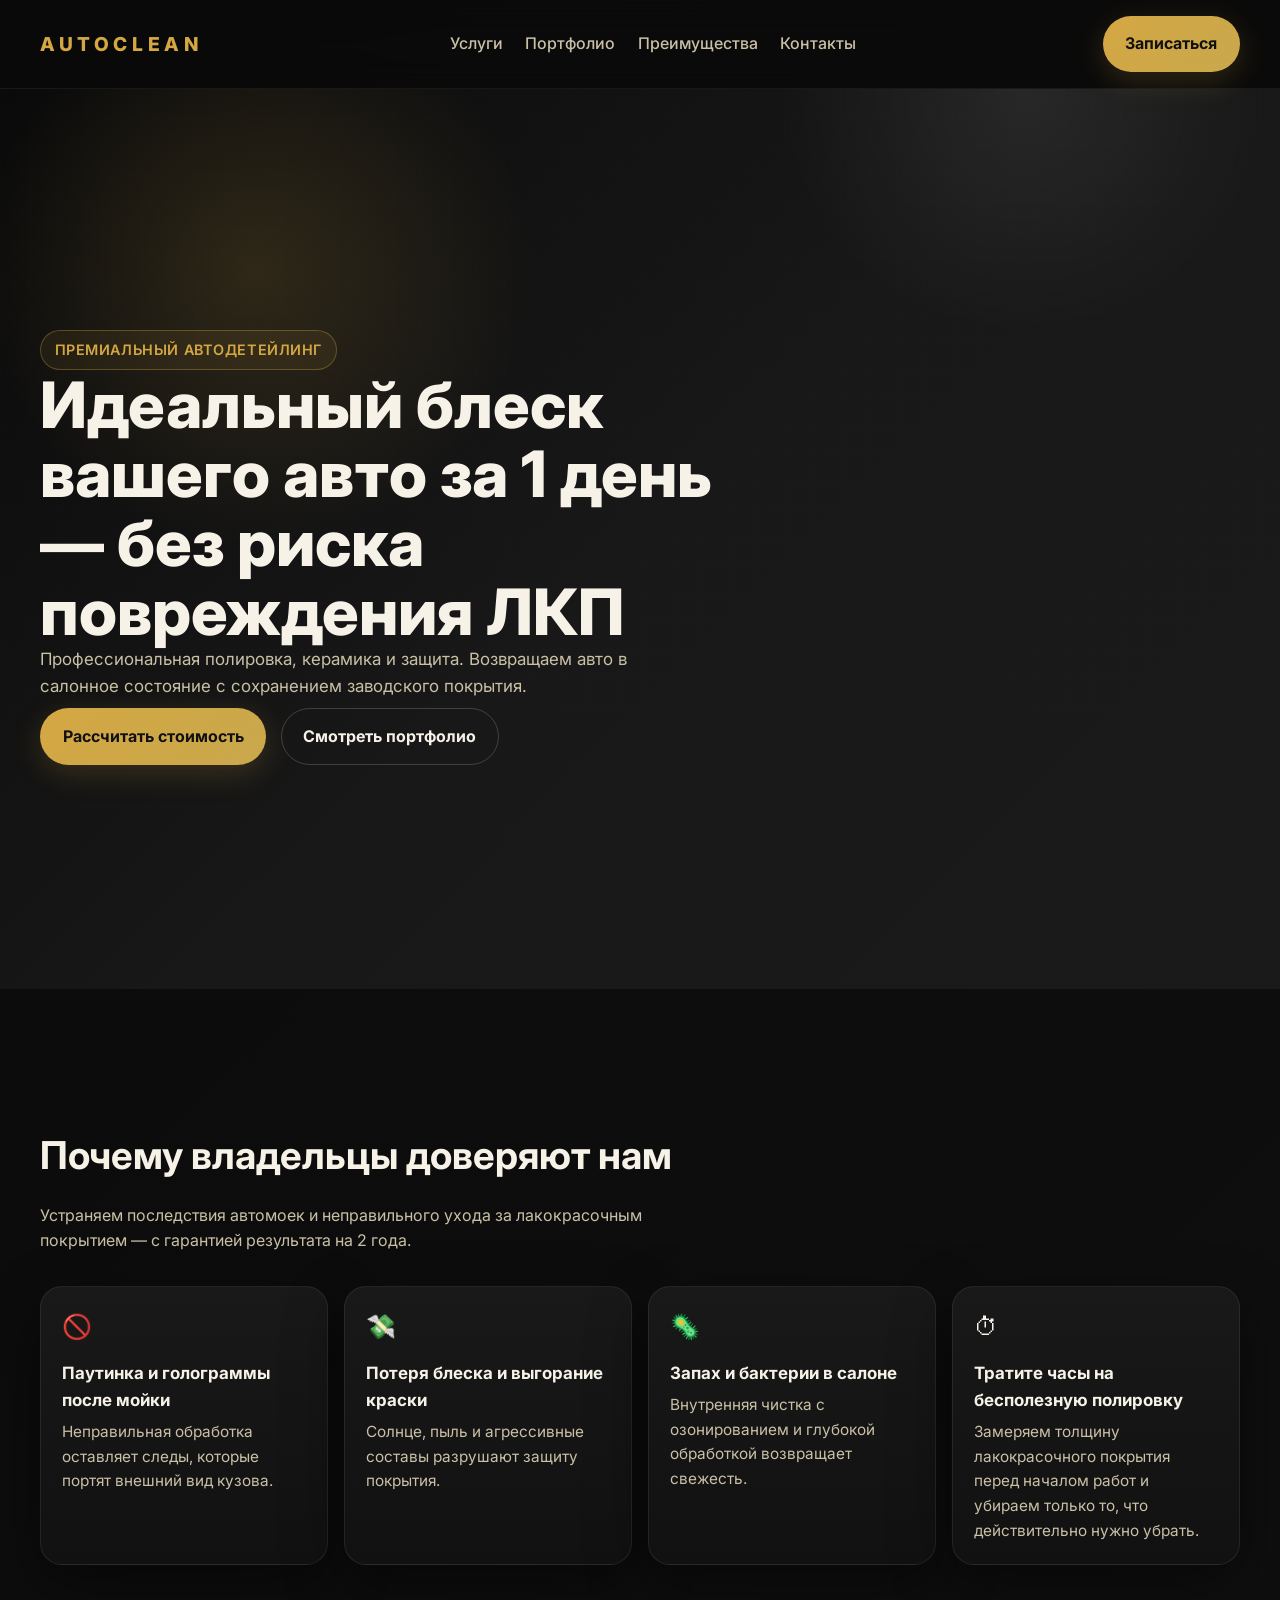
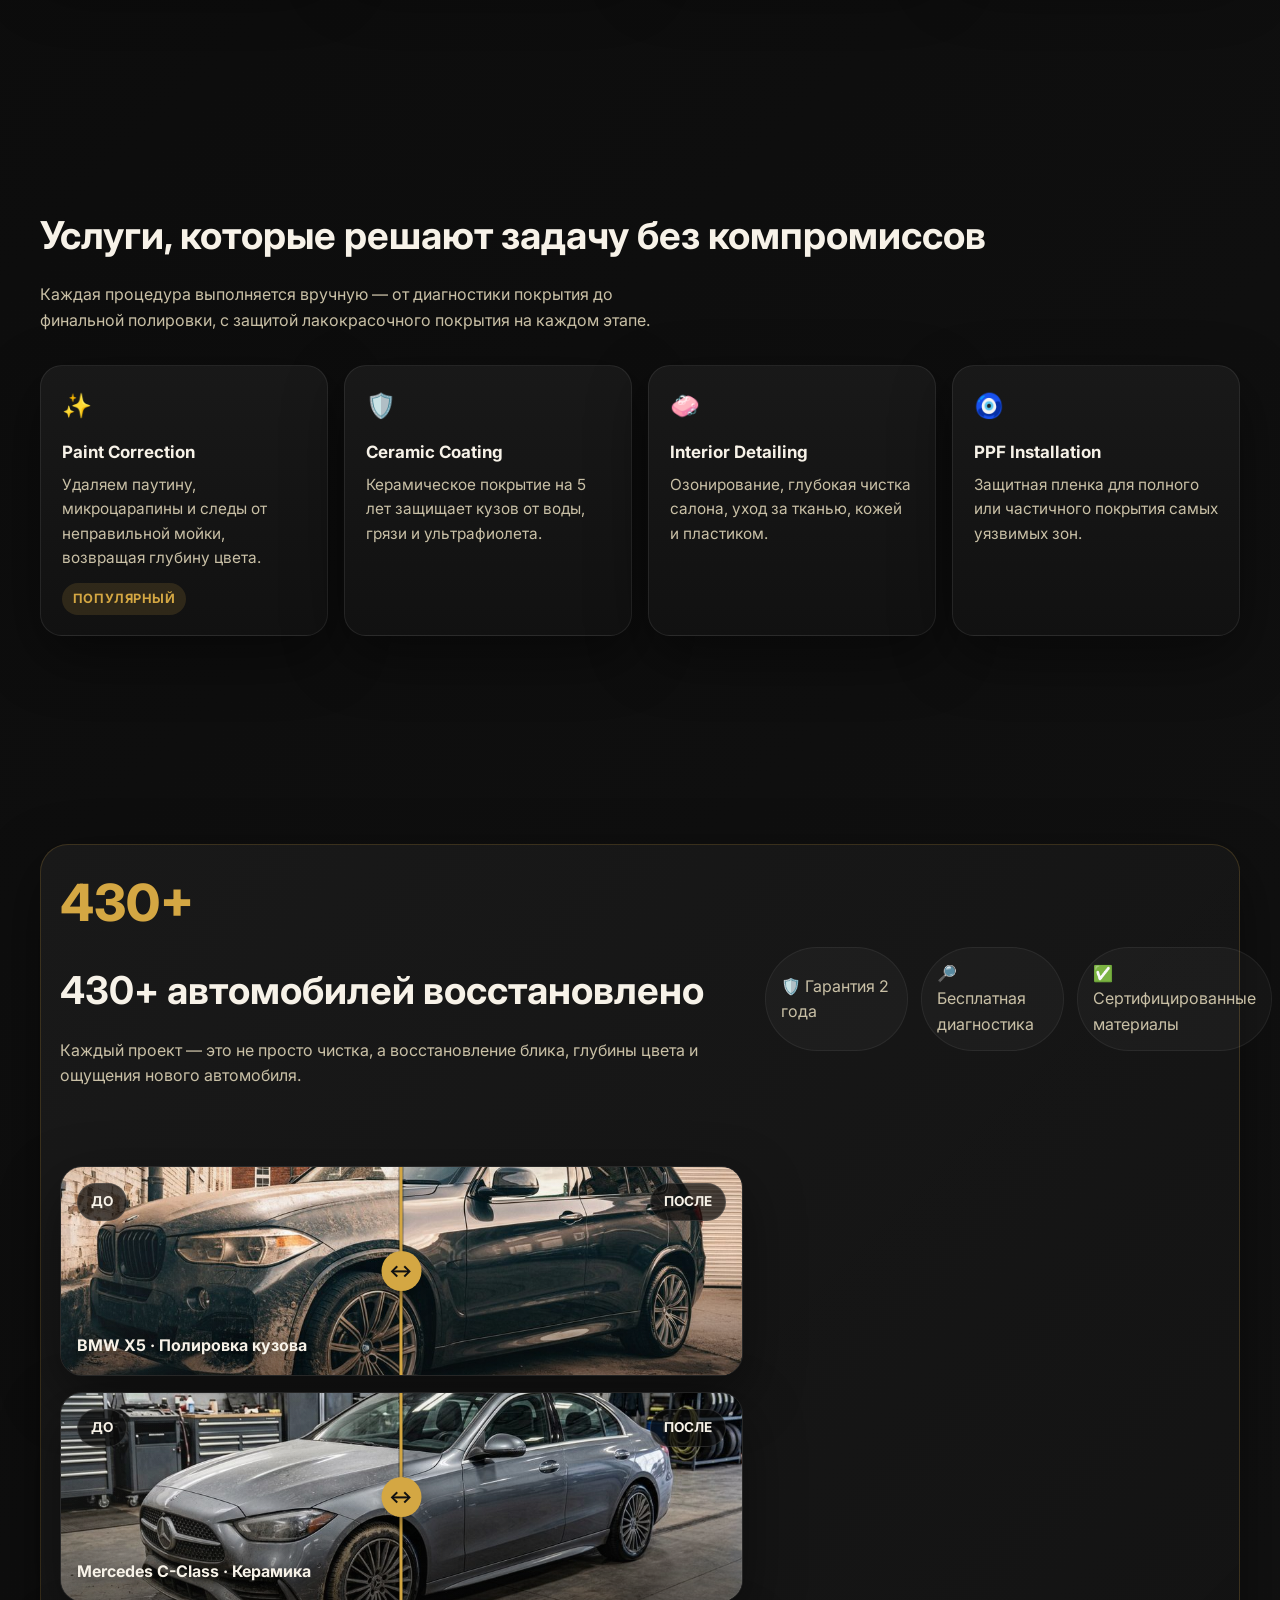
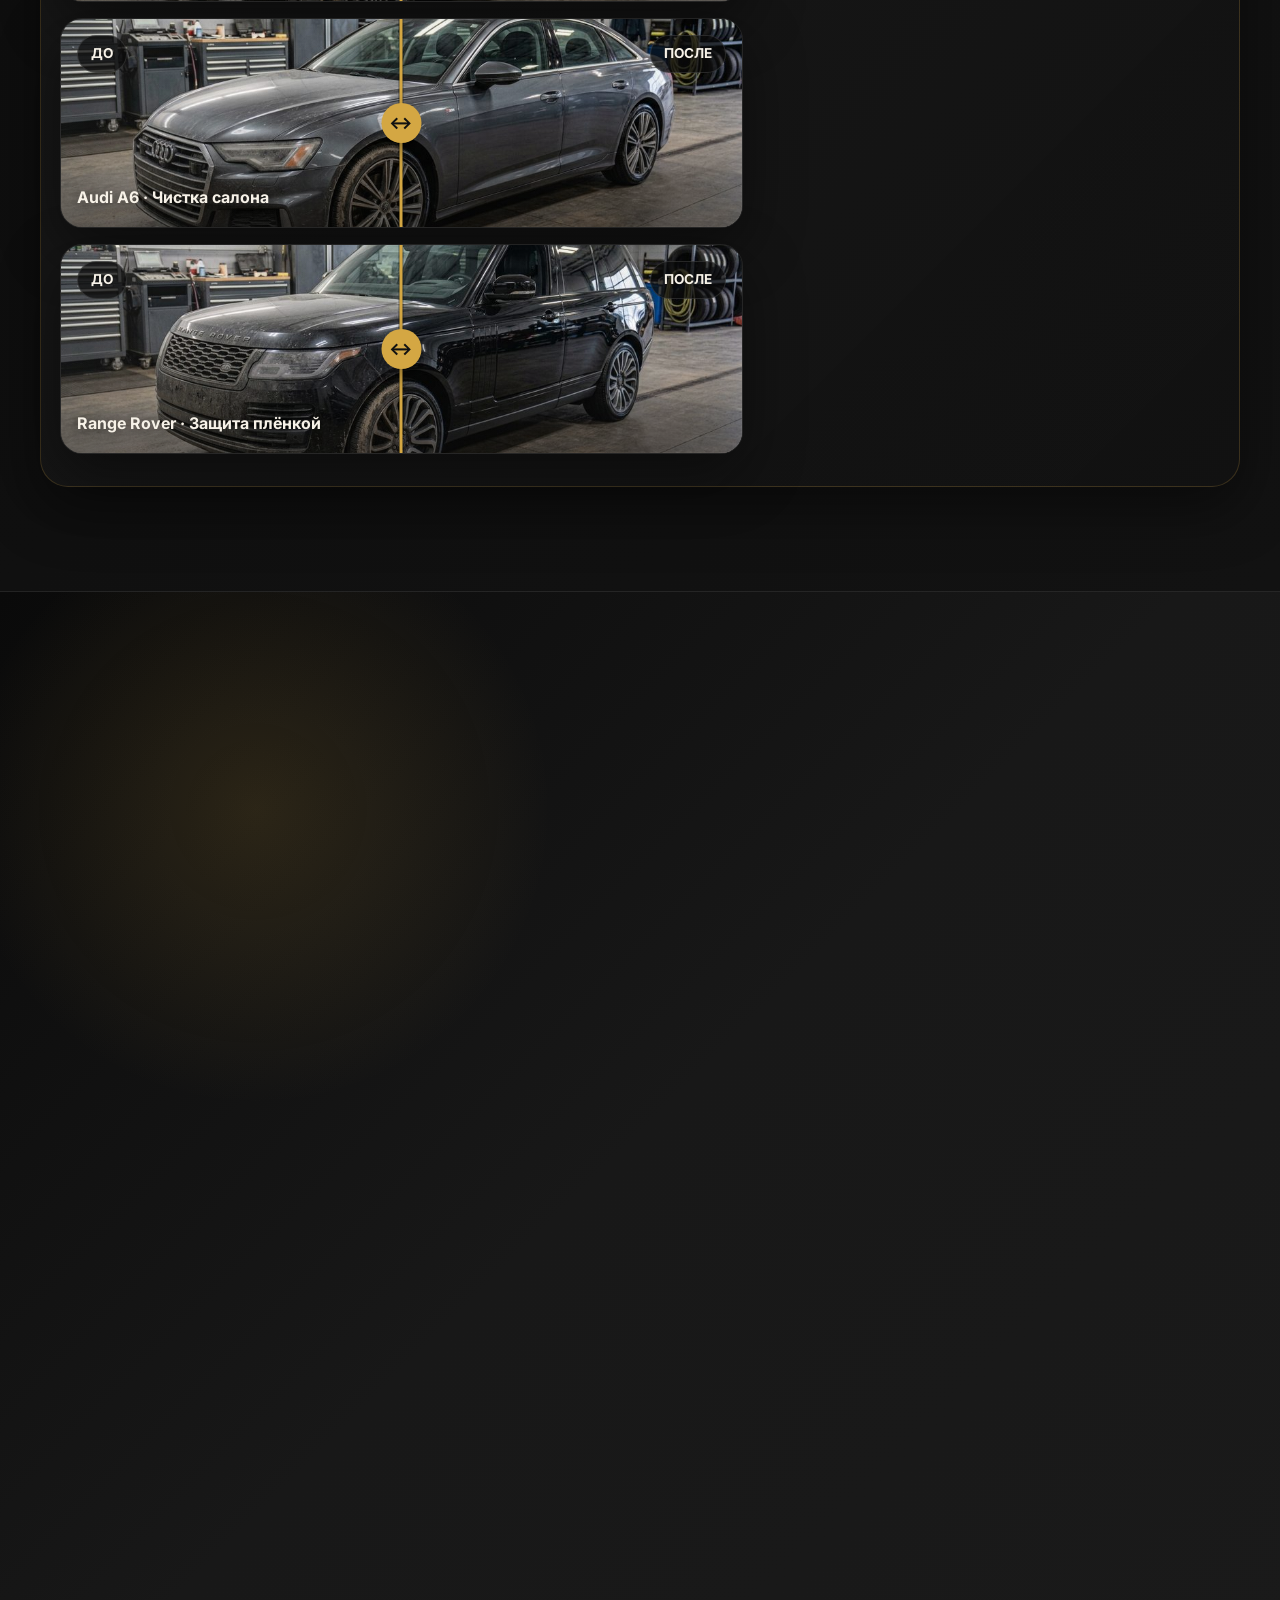
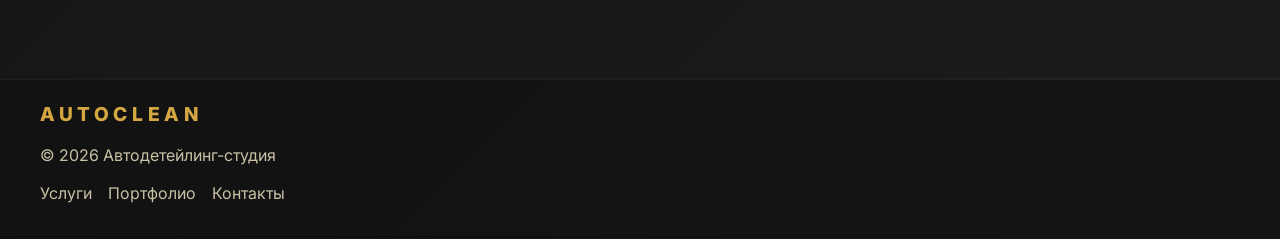
==== commit cb32ebda: "Add cursor-following spotlight glow to the hero section Soft gold radial glow (350px, 50px blur) tra" ====
--- a/index.html
+++ b/index.html
@@ -42,6 +42,7 @@
   <main id="top">
     <!-- HERO -->
     <section class="hero">
+      <div class="hero-spotlight" aria-hidden="true"></div>
       <div class="container hero-content reveal">
         <div>
           <div class="eyebrow">Премиальный автодетейлинг</div>
--- a/css/style.css
+++ b/css/style.css
@@ -198,6 +198,31 @@
   pointer-events: none;
 }
 
+.hero-spotlight {
+  position: absolute;
+  top: 0;
+  left: 0;
+  width: 350px;
+  height: 350px;
+  border-radius: 50%;
+  background: radial-gradient(circle, rgba(212, 167, 67, 0.9) 0%, rgba(212, 167, 67, 0) 70%);
+  filter: blur(50px);
+  opacity: 0;
+  pointer-events: none;
+  transition: opacity 0.3s ease, transform 0.12s ease-out;
+  will-change: transform;
+}
+
+.hero-spotlight.show {
+  opacity: 1;
+}
+
+@media (prefers-reduced-motion: reduce) {
+  .hero-spotlight {
+    display: none;
+  }
+}
+
 .hero-content {
   position: relative;
   z-index: 1;
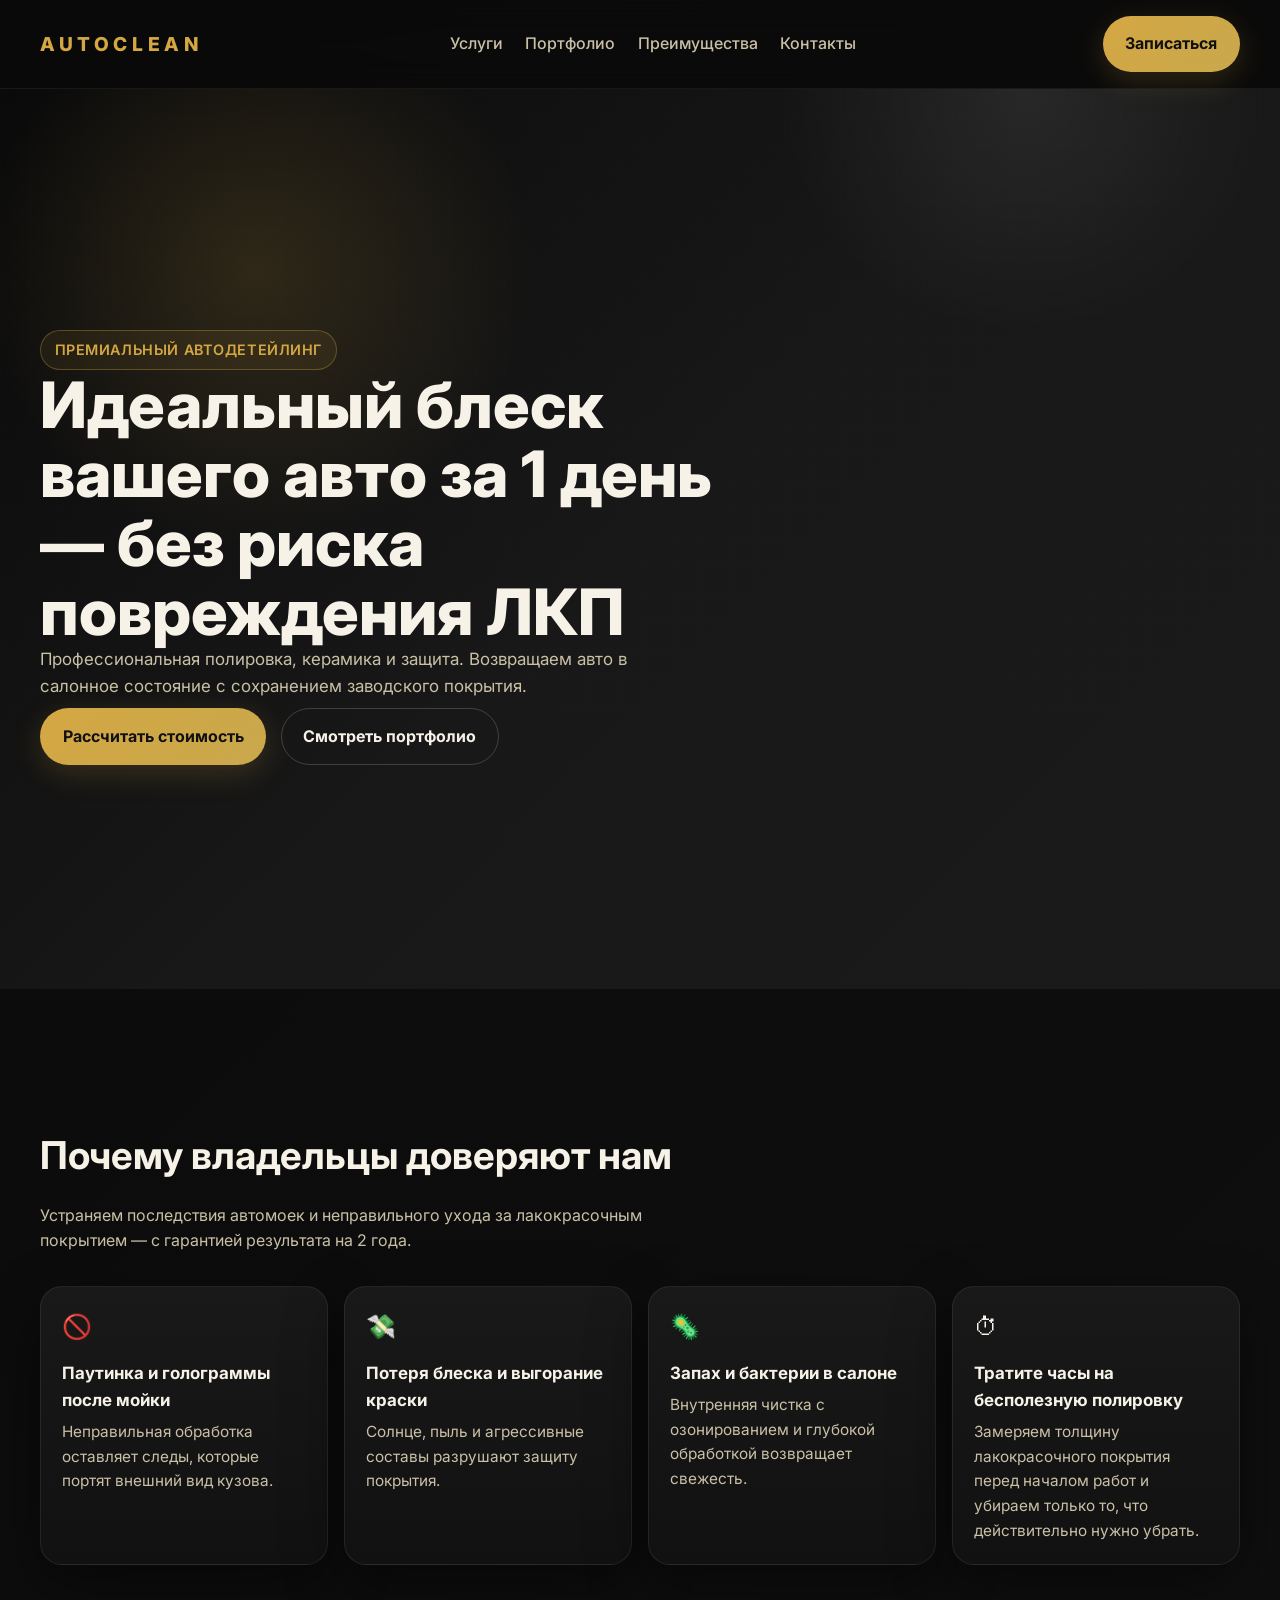
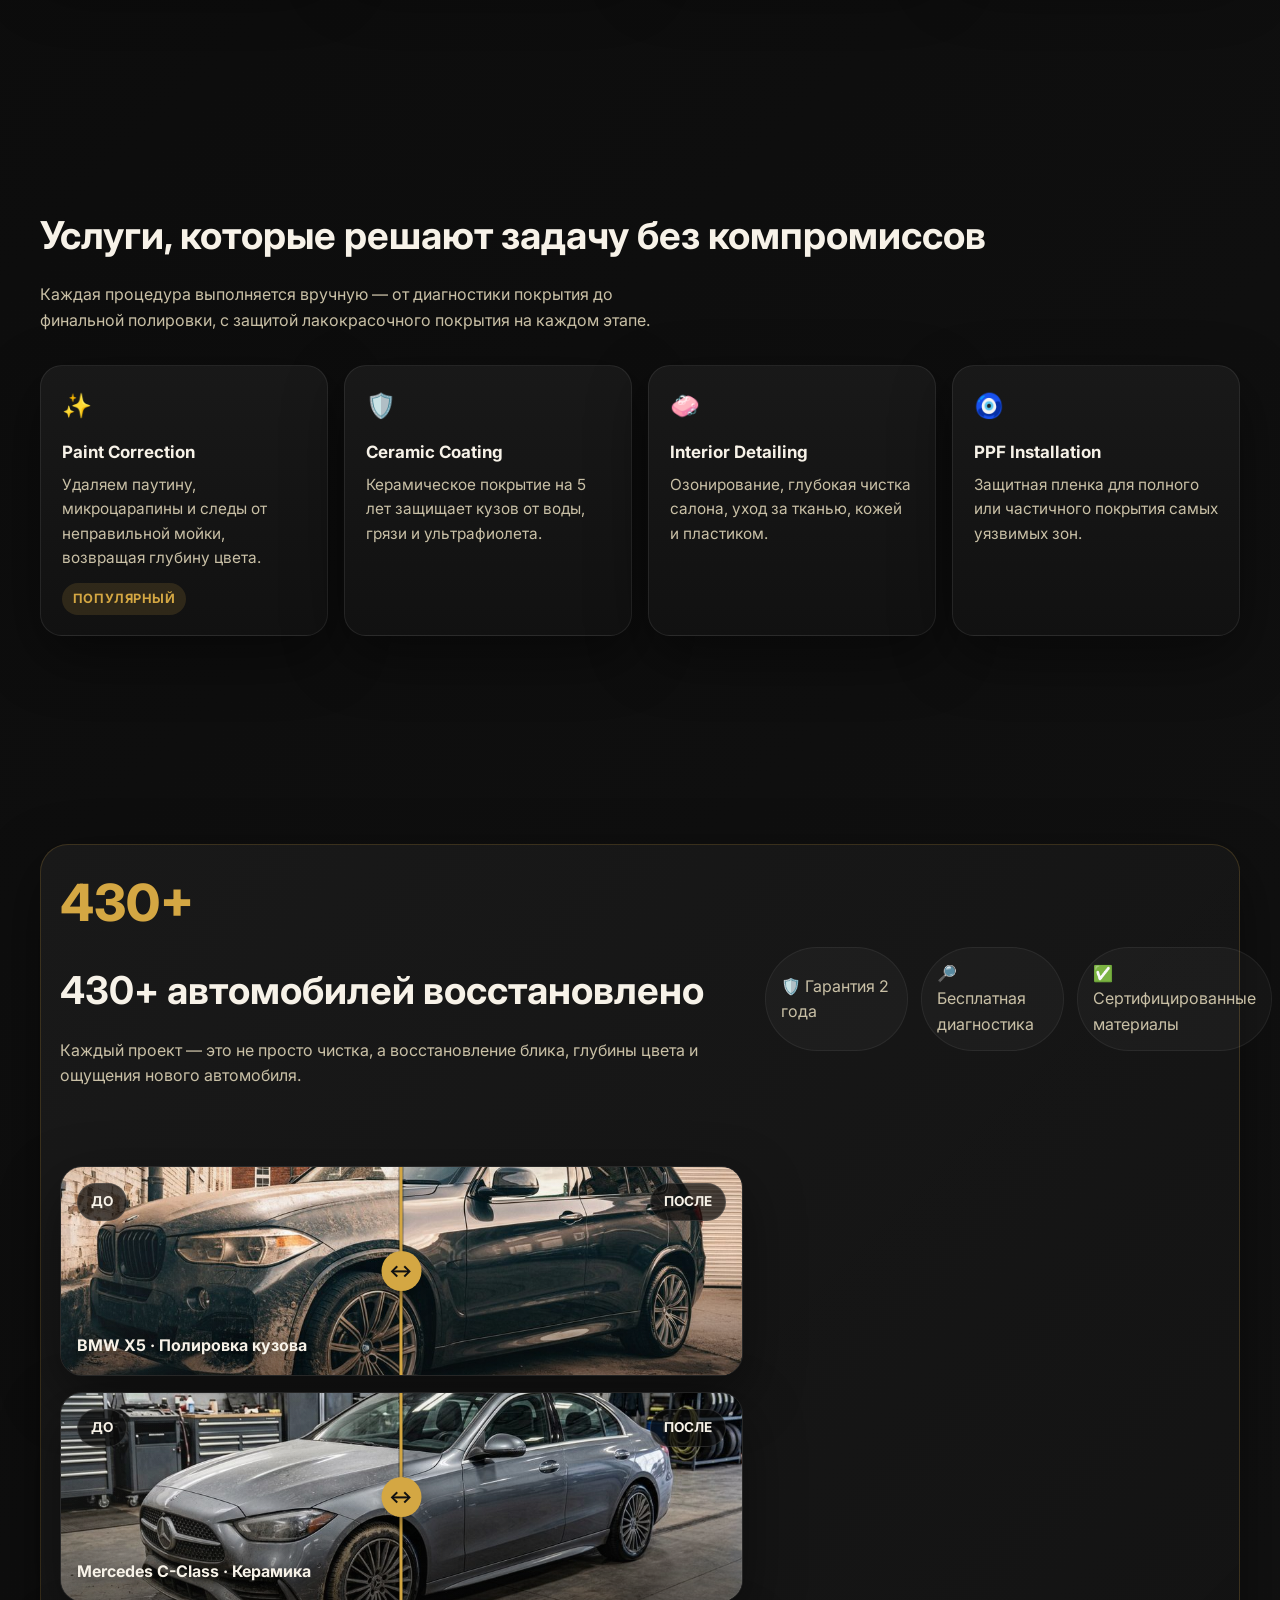
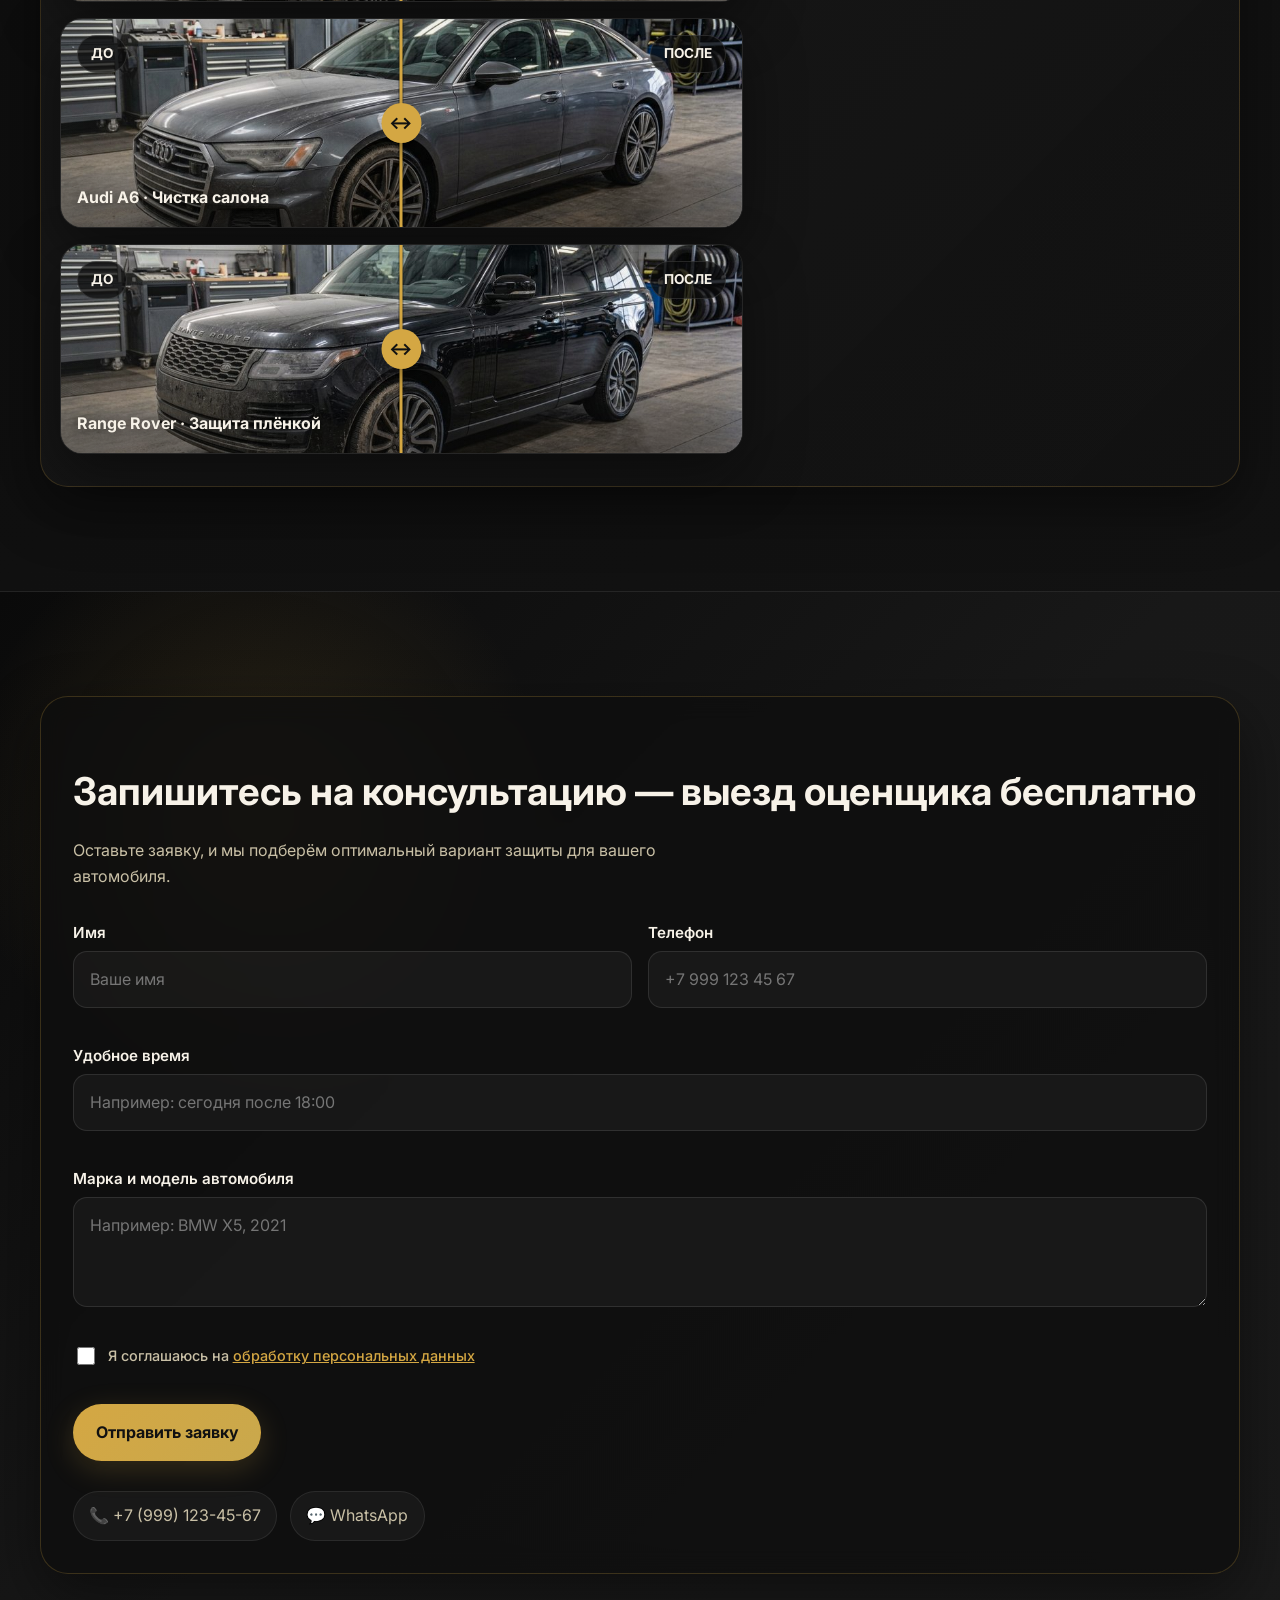
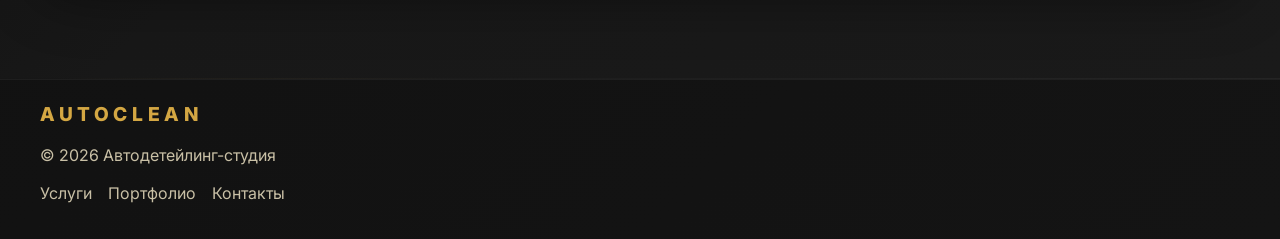
==== commit cee81447: "Страница политики обработки персональных данных Ссылка на чекбоксе согласия вела на /privacy-policy " ====
--- a/index.html
+++ b/index.html
@@ -228,7 +228,7 @@
               <!-- TODO: /privacy-policy is a placeholder route — create the actual policy page with real 152-FZ text before launch -->
               <label class="checkbox-label">
                 <input type="checkbox" id="consent" name="consent" required />
-                <span>Я соглашаюсь на <a href="/privacy-policy" target="_blank" rel="noopener noreferrer">обработку персональных данных</a></span>
+                <span>Я соглашаюсь на <a href="privacy-policy.html" target="_blank" rel="noopener noreferrer">обработку персональных данных</a></span>
               </label>
               <div class="error-text" data-error-for="consent"></div>
             </div>
--- a/css/style.css
+++ b/css/style.css
@@ -202,25 +202,20 @@
   position: absolute;
   top: 0;
   left: 0;
-  width: 350px;
-  height: 350px;
+  width: 150px;
+  height: 150px;
   border-radius: 50%;
-  background: radial-gradient(circle, rgba(212, 167, 67, 0.9) 0%, rgba(212, 167, 67, 0) 70%);
-  filter: blur(50px);
+  background: radial-gradient(circle, rgba(212, 167, 67, 0.5) 0%, rgba(212, 167, 67, 0) 70%);
+  filter: blur(34px);
   opacity: 0;
   pointer-events: none;
-  transition: opacity 0.3s ease, transform 0.12s ease-out;
+  /* No transform transition: the glow must sit on the cursor, not chase it */
+  transition: opacity 0.3s ease;
   will-change: transform;
 }
 
 .hero-spotlight.show {
   opacity: 1;
-}
-
-@media (prefers-reduced-motion: reduce) {
-  .hero-spotlight {
-    display: none;
-  }
 }
 
 .hero-content {
@@ -658,3 +653,46 @@
   .services-grid { grid-template-columns: repeat(4, 1fr); }
   .pain-grid { grid-template-columns: repeat(4, 1fr); }
 }
+
+/* =========================================================
+   13. LEGAL PAGE (privacy-policy.html)
+   ========================================================= */
+.legal {
+  max-width: 46rem;
+}
+
+.legal h1 {
+  font-size: clamp(1.7rem, 4vw, 2.4rem);
+  margin: 0.6rem 0 0.4rem;
+}
+
+.legal h2 {
+  margin: 2.4rem 0 0.6rem;
+  font-size: 1.12rem;
+  color: var(--gold);
+}
+
+.legal p { margin: 0 0 1rem; color: var(--muted); }
+.legal p b, .legal li b { color: var(--text); font-weight: 600; }
+
+.legal ul {
+  margin: 0 0 1rem;
+  padding-left: 1.1rem;
+  color: var(--muted);
+}
+.legal li { margin-bottom: 0.45rem; }
+.legal li::marker { color: var(--gold); }
+
+.legal a:not(.btn) {
+  color: var(--gold);
+  border-bottom: 1px solid var(--border);
+}
+.legal a:not(.btn):hover { border-bottom-color: var(--gold); }
+
+.legal-updated {
+  font-size: 0.9rem;
+  color: var(--muted);
+  opacity: 0.8;
+}
+
+.legal-back { margin-top: 2.6rem; }
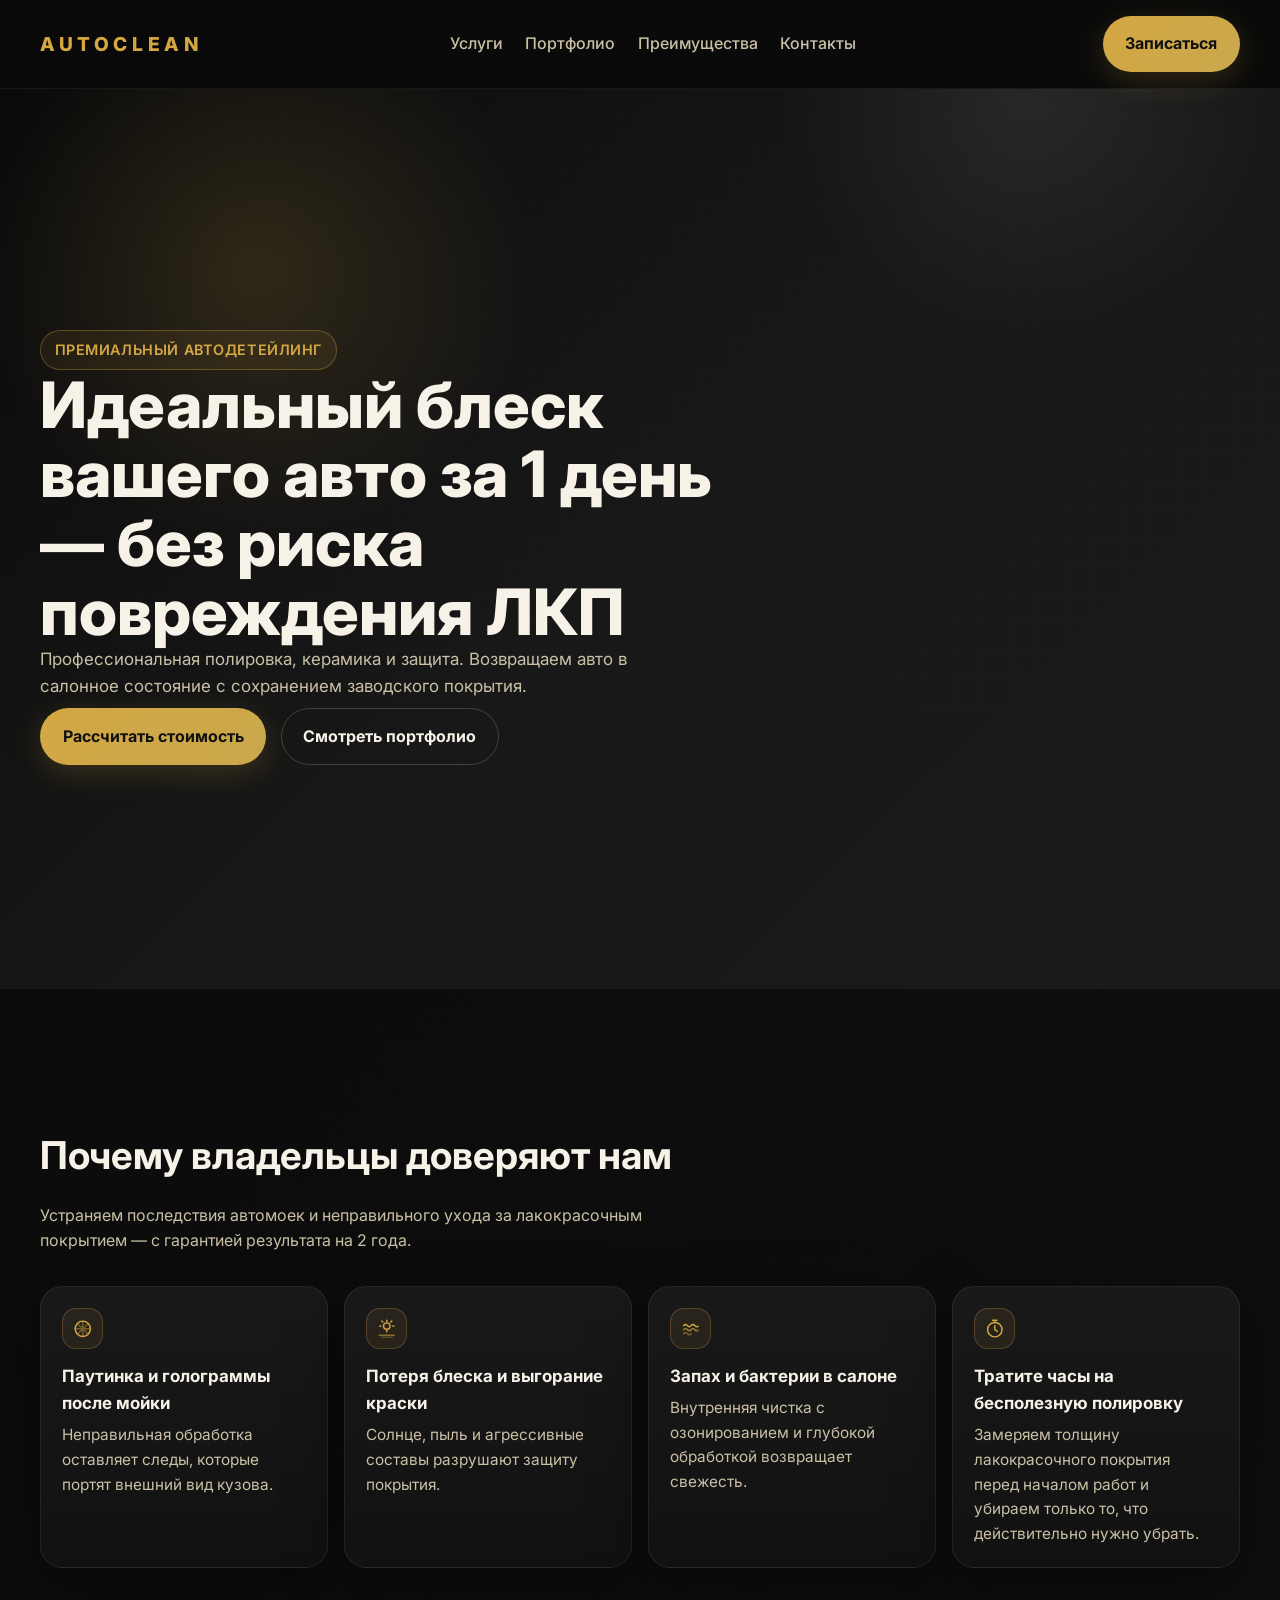
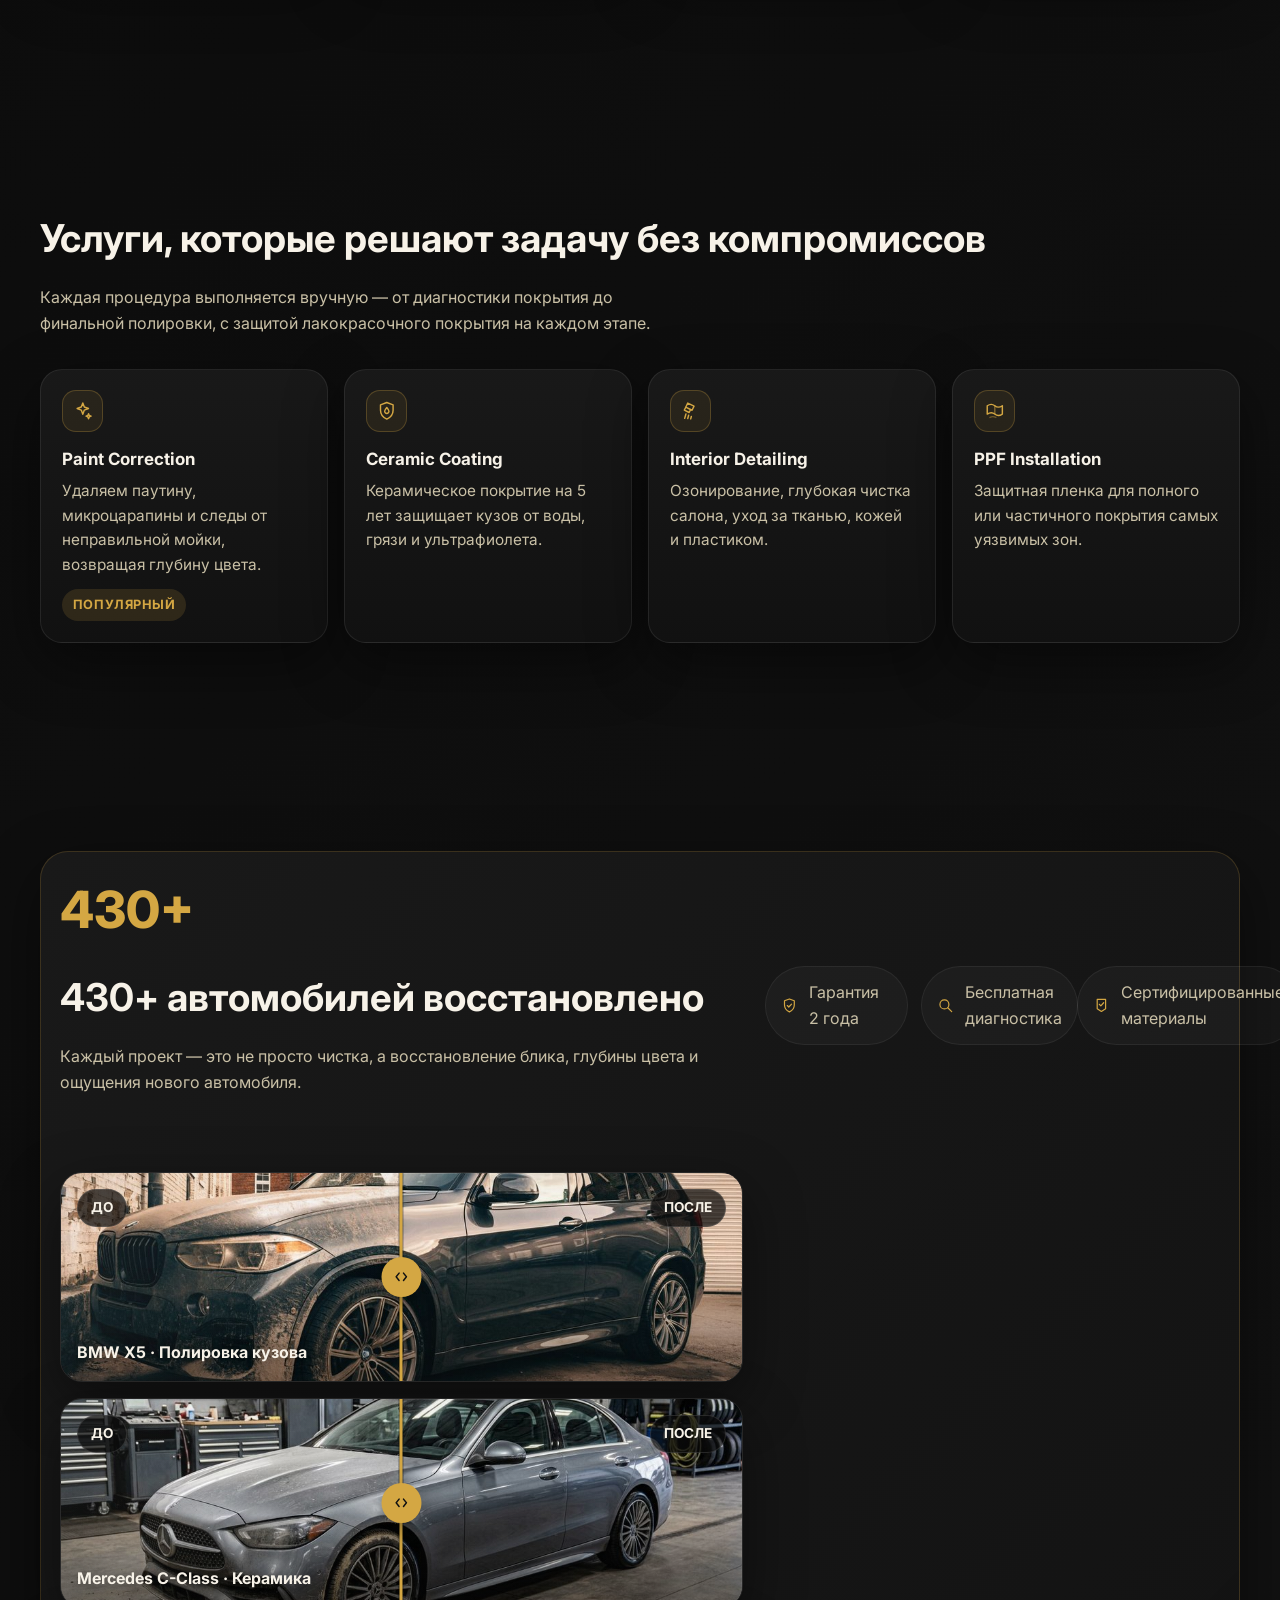
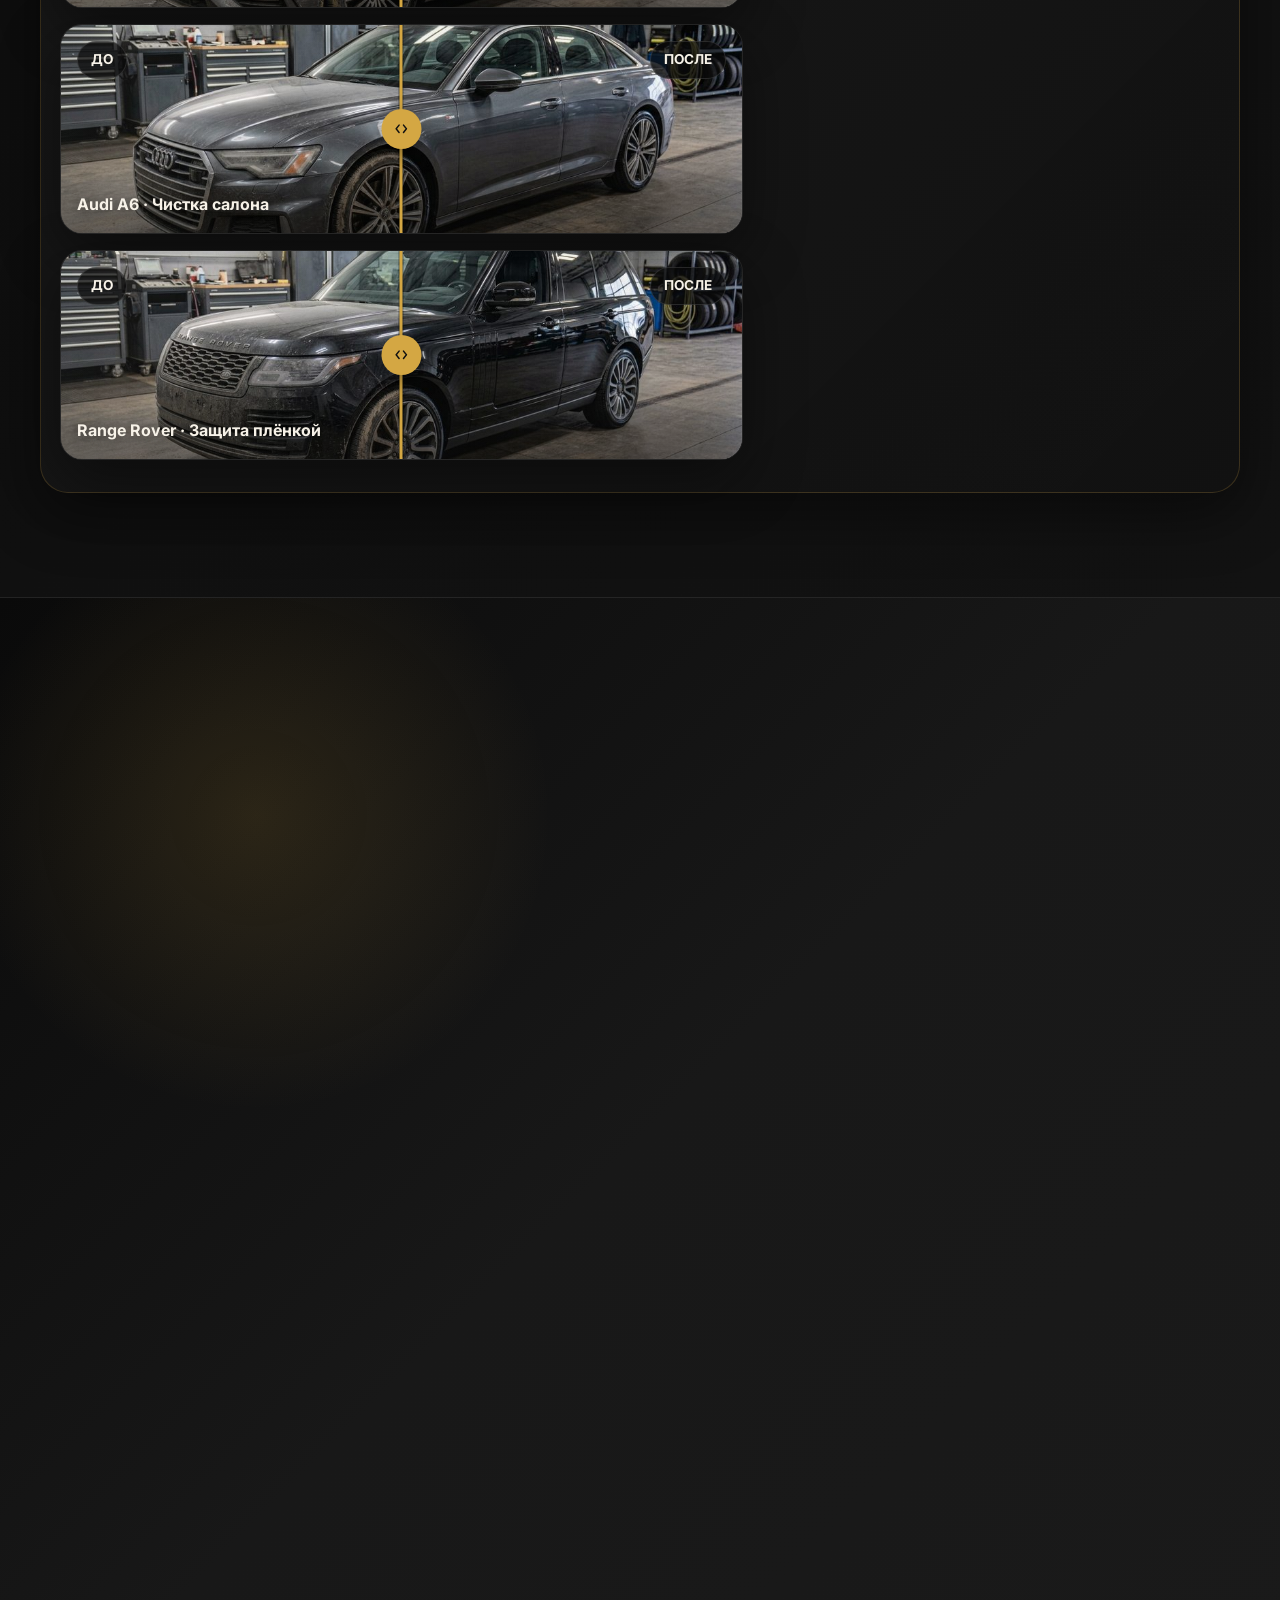
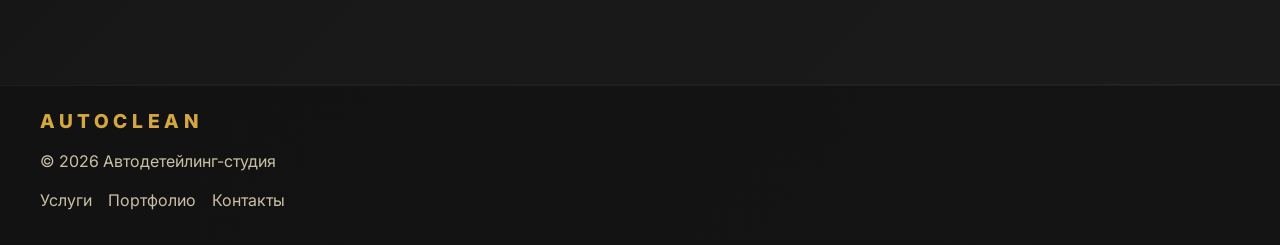
==== commit e8107661: "Эмодзи заменены контурными SVG Эмодзи рисует шрифт операционной системы: на Windows они плоские и ра" ====
--- a/index.html
+++ b/index.html
@@ -28,7 +28,7 @@
   <header>
     <div class="container nav">
       <a class="logo" href="#top">Autoclean</a>
-      <button class="nav-toggle" id="navToggle" type="button" aria-label="Открыть меню" aria-expanded="false" aria-controls="navLinks">☰</button>
+      <button class="nav-toggle" id="navToggle" type="button" aria-label="Открыть меню" aria-expanded="false" aria-controls="navLinks"><svg viewBox="0 0 24 24" fill="none" stroke="currentColor" stroke-width="1.9" stroke-linecap="round" aria-hidden="true"><path d="M4 7h16M4 12h16M4 17h16"/></svg></button>
       <nav class="nav-links" id="navLinks" aria-label="Основная навигация">
         <a href="#services">Услуги</a>
         <a href="#portfolio">Портфолио</a>
@@ -65,22 +65,38 @@
         </div>
         <div class="pain-grid reveal">
           <article class="card">
-            <div class="card-icon">🚫</div>
+            <div class="card-icon" role="img" aria-label="Паутинка на лаке">
+            <svg viewBox="0 0 24 24" fill="none" stroke="currentColor" stroke-width="1.6" stroke-linecap="round" stroke-linejoin="round" aria-hidden="true">
+              <circle cx="12" cy="12" r="8.5"/><path d="M12 3.5v17M3.5 12h17M6 6l12 12M18 6L6 18" opacity=".45"/>
+            </svg>
+          </div>
             <h3>Паутинка и голограммы после мойки</h3>
             <p>Неправильная обработка оставляет следы, которые портят внешний вид кузова.</p>
           </article>
           <article class="card">
-            <div class="card-icon">💸</div>
+            <div class="card-icon" role="img" aria-label="Выгорание краски">
+            <svg viewBox="0 0 24 24" fill="none" stroke="currentColor" stroke-width="1.6" stroke-linecap="round" stroke-linejoin="round" aria-hidden="true">
+              <circle cx="12" cy="9" r="3.6"/><path d="M12 2.6v1.6M12 13.8v1.4M5.6 9H4M20 9h-1.6M7.5 4.5l-1.1-1.1M17.6 3.4l-1.1 1.1"/><path d="M3.5 19.2h17" opacity=".55"/><path d="M6 21.4h12" opacity=".3"/>
+            </svg>
+          </div>
             <h3>Потеря блеска и выгорание краски</h3>
             <p>Солнце, пыль и агрессивные составы разрушают защиту покрытия.</p>
           </article>
           <article class="card">
-            <div class="card-icon">🦠</div>
+            <div class="card-icon" role="img" aria-label="Бактерии в салоне">
+            <svg viewBox="0 0 24 24" fill="none" stroke="currentColor" stroke-width="1.6" stroke-linecap="round" stroke-linejoin="round" aria-hidden="true">
+              <path d="M4 8.5c1.2-1.6 3-1.6 4.2 0s3 1.6 4.2 0 3-1.6 4.2 0 3 1.6 3.4.6"/><path d="M4 13c1.2-1.6 3-1.6 4.2 0s3 1.6 4.2 0 3-1.6 4.2 0 3 1.6 3.4.6" opacity=".7"/><path d="M4 17.5c1.2-1.6 3-1.6 4.2 0s3 1.6 4.2 0" opacity=".45"/>
+            </svg>
+          </div>
             <h3>Запах и бактерии в салоне</h3>
             <p>Внутренняя чистка с озонированием и глубокой обработкой возвращает свежесть.</p>
           </article>
           <article class="card">
-            <div class="card-icon">⏱</div>
+            <div class="card-icon" role="img" aria-label="Потерянное время">
+            <svg viewBox="0 0 24 24" fill="none" stroke="currentColor" stroke-width="1.6" stroke-linecap="round" stroke-linejoin="round" aria-hidden="true">
+              <circle cx="12" cy="13" r="8"/><path d="M12 8.6V13l2.8 1.8"/><path d="M9.6 2.6h4.8M12 2.6v2.4"/>
+            </svg>
+          </div>
             <h3>Тратите часы на бесполезную полировку</h3>
             <p>Замеряем толщину лакокрасочного покрытия перед началом работ и убираем только то, что действительно нужно убрать.</p>
           </article>
@@ -97,23 +113,39 @@
         </div>
         <div class="services-grid reveal">
           <article class="card">
-            <div class="card-icon">✨</div>
+            <div class="card-icon" role="img" aria-label="Полировка кузова">
+            <svg viewBox="0 0 24 24" fill="none" stroke="currentColor" stroke-width="1.6" stroke-linecap="round" stroke-linejoin="round" aria-hidden="true">
+              <path d="M12 3.2l1.7 4.6 4.6 1.7-4.6 1.7L12 15.8l-1.7-4.6-4.6-1.7 4.6-1.7z"/><path d="M18.4 15.2l.8 2 2 .8-2 .8-.8 2-.8-2-2-.8 2-.8z"/>
+            </svg>
+          </div>
             <h3>Paint Correction</h3>
             <p>Удаляем паутину, микроцарапины и следы от неправильной мойки, возвращая глубину цвета.</p>
             <span class="service-badge">Популярный</span>
           </article>
           <article class="card">
-            <div class="card-icon">🛡️</div>
+            <div class="card-icon" role="img" aria-label="Керамическое покрытие">
+            <svg viewBox="0 0 24 24" fill="none" stroke="currentColor" stroke-width="1.6" stroke-linecap="round" stroke-linejoin="round" aria-hidden="true">
+              <path d="M12 2.8l7 2.6v6c0 4.3-2.9 8-7 9.8-4.1-1.8-7-5.5-7-9.8v-6z"/><path d="M12 8.4c1.6 1.9 2.4 3.2 2.4 4.2a2.4 2.4 0 11-4.8 0c0-1 .8-2.3 2.4-4.2z"/>
+            </svg>
+          </div>
             <h3>Ceramic Coating</h3>
             <p>Керамическое покрытие на 5 лет защищает кузов от воды, грязи и ультрафиолета.</p>
           </article>
           <article class="card">
-            <div class="card-icon">🧼</div>
+            <div class="card-icon" role="img" aria-label="Чистка салона">
+            <svg viewBox="0 0 24 24" fill="none" stroke="currentColor" stroke-width="1.6" stroke-linecap="round" stroke-linejoin="round" aria-hidden="true">
+              <path d="M8.6 3.4l7 3.4-2.2 4.6-7-3.4z"/><path d="M6.4 8l-1.6 3.3 5.4 2.6 1.6-3.3"/><path d="M6.6 15.6l-1.4 4.8M9.6 17l-1 3.6M12.6 18.4l-.7 2.6"/>
+            </svg>
+          </div>
             <h3>Interior Detailing</h3>
             <p>Озонирование, глубокая чистка салона, уход за тканью, кожей и пластиком.</p>
           </article>
           <article class="card">
-            <div class="card-icon">🧿</div>
+            <div class="card-icon" role="img" aria-label="Защитная плёнка">
+            <svg viewBox="0 0 24 24" fill="none" stroke="currentColor" stroke-width="1.6" stroke-linecap="round" stroke-linejoin="round" aria-hidden="true">
+              <path d="M3.6 6.4c3-2 5.9-2 8.4 0s5.4 2 8.4 0v9.2c-3 2-5.9 2-8.4 0s-5.4-2-8.4 0z"/><path d="M12 6.4v9.2" opacity=".5"/><path d="M6.6 19.4c2.2-1.2 4.4-1.2 6.6 0" opacity=".4"/>
+            </svg>
+          </div>
             <h3>PPF Installation</h3>
             <p>Защитная пленка для полного или частичного покрытия самых уязвимых зон.</p>
           </article>
@@ -131,9 +163,9 @@
             <p class="section-subtitle">Каждый проект — это не просто чистка, а восстановление блика, глубины цвета и ощущения нового автомобиля.</p>
           </div>
           <div class="trust-list" aria-label="Наши преимущества">
-            <div class="trust-item">🛡️ Гарантия 2 года</div>
-            <div class="trust-item">🔎 Бесплатная диагностика</div>
-            <div class="trust-item">✅ Сертифицированные материалы</div>
+            <div class="trust-item"><span class="pill-icon" role="img" aria-label="Гарантия"><svg viewBox="0 0 24 24" fill="none" stroke="currentColor" stroke-width="1.7" stroke-linecap="round" stroke-linejoin="round" aria-hidden="true"><path d="M12 2.8l7 2.6v6c0 4.3-2.9 8-7 9.8-4.1-1.8-7-5.5-7-9.8v-6z"/><path d="M9 12.2l2.1 2.1 4-4.2"/></svg></span> Гарантия 2 года</div>
+            <div class="trust-item"><span class="pill-icon" role="img" aria-label="Диагностика"><svg viewBox="0 0 24 24" fill="none" stroke="currentColor" stroke-width="1.7" stroke-linecap="round" stroke-linejoin="round" aria-hidden="true"><circle cx="10.6" cy="10.6" r="6.4"/><path d="M15.4 15.4L21 21"/></svg></span> Бесплатная диагностика</div>
+            <div class="trust-item"><span class="pill-icon" role="img" aria-label="Сертификат"><svg viewBox="0 0 24 24" fill="none" stroke="currentColor" stroke-width="1.7" stroke-linecap="round" stroke-linejoin="round" aria-hidden="true"><path d="M6 3.4h12v13.4l-6 3.8-6-3.8z"/><path d="M9 10.4l2.2 2.2 4-4.4"/></svg></span> Сертифицированные материалы</div>
           </div>
           <div class="portfolio-grid">
             <article class="portfolio-card" data-compare>
@@ -146,7 +178,7 @@
                 <span class="compare-badge badge-after">ПОСЛЕ</span>
               </div>
               <div class="compare-handle">
-                <span class="compare-handle-grip">↔</span>
+                <span class="compare-handle-grip" aria-hidden="true"><svg viewBox="0 0 24 24" fill="none" stroke="currentColor" stroke-width="2" stroke-linecap="round" stroke-linejoin="round"><path d="M9 7l-4 5 4 5M15 7l4 5-4 5"/></svg></span>
               </div>
               <div class="portfolio-caption">BMW X5 · Полировка кузова</div>
             </article>
@@ -160,7 +192,7 @@
                 <span class="compare-badge badge-after">ПОСЛЕ</span>
               </div>
               <div class="compare-handle">
-                <span class="compare-handle-grip">↔</span>
+                <span class="compare-handle-grip" aria-hidden="true"><svg viewBox="0 0 24 24" fill="none" stroke="currentColor" stroke-width="2" stroke-linecap="round" stroke-linejoin="round"><path d="M9 7l-4 5 4 5M15 7l4 5-4 5"/></svg></span>
               </div>
               <div class="portfolio-caption">Mercedes C-Class · Керамика</div>
             </article>
@@ -174,7 +206,7 @@
                 <span class="compare-badge badge-after">ПОСЛЕ</span>
               </div>
               <div class="compare-handle">
-                <span class="compare-handle-grip">↔</span>
+                <span class="compare-handle-grip" aria-hidden="true"><svg viewBox="0 0 24 24" fill="none" stroke="currentColor" stroke-width="2" stroke-linecap="round" stroke-linejoin="round"><path d="M9 7l-4 5 4 5M15 7l4 5-4 5"/></svg></span>
               </div>
               <div class="portfolio-caption">Audi A6 · Чистка салона</div>
             </article>
@@ -188,7 +220,7 @@
                 <span class="compare-badge badge-after">ПОСЛЕ</span>
               </div>
               <div class="compare-handle">
-                <span class="compare-handle-grip">↔</span>
+                <span class="compare-handle-grip" aria-hidden="true"><svg viewBox="0 0 24 24" fill="none" stroke="currentColor" stroke-width="2" stroke-linecap="round" stroke-linejoin="round"><path d="M9 7l-4 5 4 5M15 7l4 5-4 5"/></svg></span>
               </div>
               <div class="portfolio-caption">Range Rover · Защита плёнкой</div>
             </article>
@@ -240,11 +272,11 @@
 
           <div class="contact-links">
             <!-- TODO: placeholder phone number — replace with the real client number before launch (see item 5b) -->
-            <a class="contact-pill" href="tel:+79991234567">📞 +7 (999) 123-45-67</a>
+            <a class="contact-pill" href="tel:+79991234567"><span class="pill-icon" role="img" aria-label="Телефон"><svg viewBox="0 0 24 24" fill="none" stroke="currentColor" stroke-width="1.7" stroke-linecap="round" stroke-linejoin="round" aria-hidden="true"><path d="M6.4 3.6h3l1.5 3.8-1.9 1.4a11.4 11.4 0 005.2 5.2l1.4-1.9 3.8 1.5v3a1.8 1.8 0 01-2 1.8A15.6 15.6 0 014.6 5.6a1.8 1.8 0 011.8-2z"/></svg></span> +7 (999) 123-45-67</a>
             <!-- TODO: placeholder WhatsApp number — replace with the real client number before launch (see item 5c) -->
-            <a class="contact-pill" href="https://wa.me/79991234567" target="_blank" rel="noopener noreferrer">💬 WhatsApp</a>
+            <a class="contact-pill" href="https://wa.me/79991234567" target="_blank" rel="noopener noreferrer"><span class="pill-icon" role="img" aria-label="WhatsApp"><svg viewBox="0 0 24 24" fill="none" stroke="currentColor" stroke-width="1.7" stroke-linecap="round" stroke-linejoin="round" aria-hidden="true"><path d="M3.8 20.2l1.3-4.2A8 8 0 1112 20a8 8 0 01-4-1.1z"/><path d="M9 9.4c.6 2.4 3.2 5 5.6 5.6"/></svg></span> WhatsApp</a>
             <!-- TODO: no real Telegram username/group exists yet — add href and uncomment before launch -->
-            <!-- <a class="contact-pill" href="https://t.me/REPLACE_ME" target="_blank" rel="noopener noreferrer">✈️ Telegram</a> -->
+            <!-- <a class="contact-pill" href="https://t.me/REPLACE_ME" target="_blank" rel="noopener noreferrer"><span class="pill-icon" role="img" aria-label="Telegram"><svg viewBox="0 0 24 24" fill="none" stroke="currentColor" stroke-width="1.7" stroke-linecap="round" stroke-linejoin="round" aria-hidden="true"><path d="M21 4.4L2.9 11.3l5.2 1.8L18.4 6.6l-8.1 8.1.3 5 2.6-3.5 4.4 3.1z"/></svg></span> Telegram</a> -->
           </div>
         </div>
       </div>
--- a/css/style.css
+++ b/css/style.css
@@ -286,10 +286,31 @@
   box-shadow: 0 24px 70px rgba(0,0,0,0.4);
 }
 
+/* Иконки карточек — контурный SVG вместо эмодзи.
+   Эмодзи рисует шрифт операционной системы: на Windows они плоские и
+   разноцветные, на macOS объёмные, на части Android заменяются квадратом.
+   Одна и та же страница выглядела по-разному, и пёстрые эмодзи спорили с
+   золотым акцентом. Контур наследует currentColor и подчиняется теме. */
 .card-icon {
-  font-size: 1.5rem;
+  width: 2.6rem;
+  height: 2.6rem;
   margin-bottom: 0.85rem;
-}
+  display: grid;
+  place-items: center;
+  border-radius: 14px;
+  color: var(--gold);
+  background: rgba(212, 167, 67, 0.09);
+  border: 1px solid var(--border);
+}
+
+.card-icon svg { width: 1.35rem; height: 1.35rem; }
+
+/* Иконка внутри строки: размер в em, чтобы расти вместе с текстом. */
+.pill-icon { display: inline-flex; flex: 0 0 auto; color: var(--gold); }
+.pill-icon svg { width: 1.05em; height: 1.05em; }
+
+.nav-toggle svg { width: 1.35rem; height: 1.35rem; display: block; }
+.compare-handle-grip svg { width: 1.1rem; height: 1.1rem; display: block; }
 
 .card h3 {
   margin: 0 0 0.4rem;
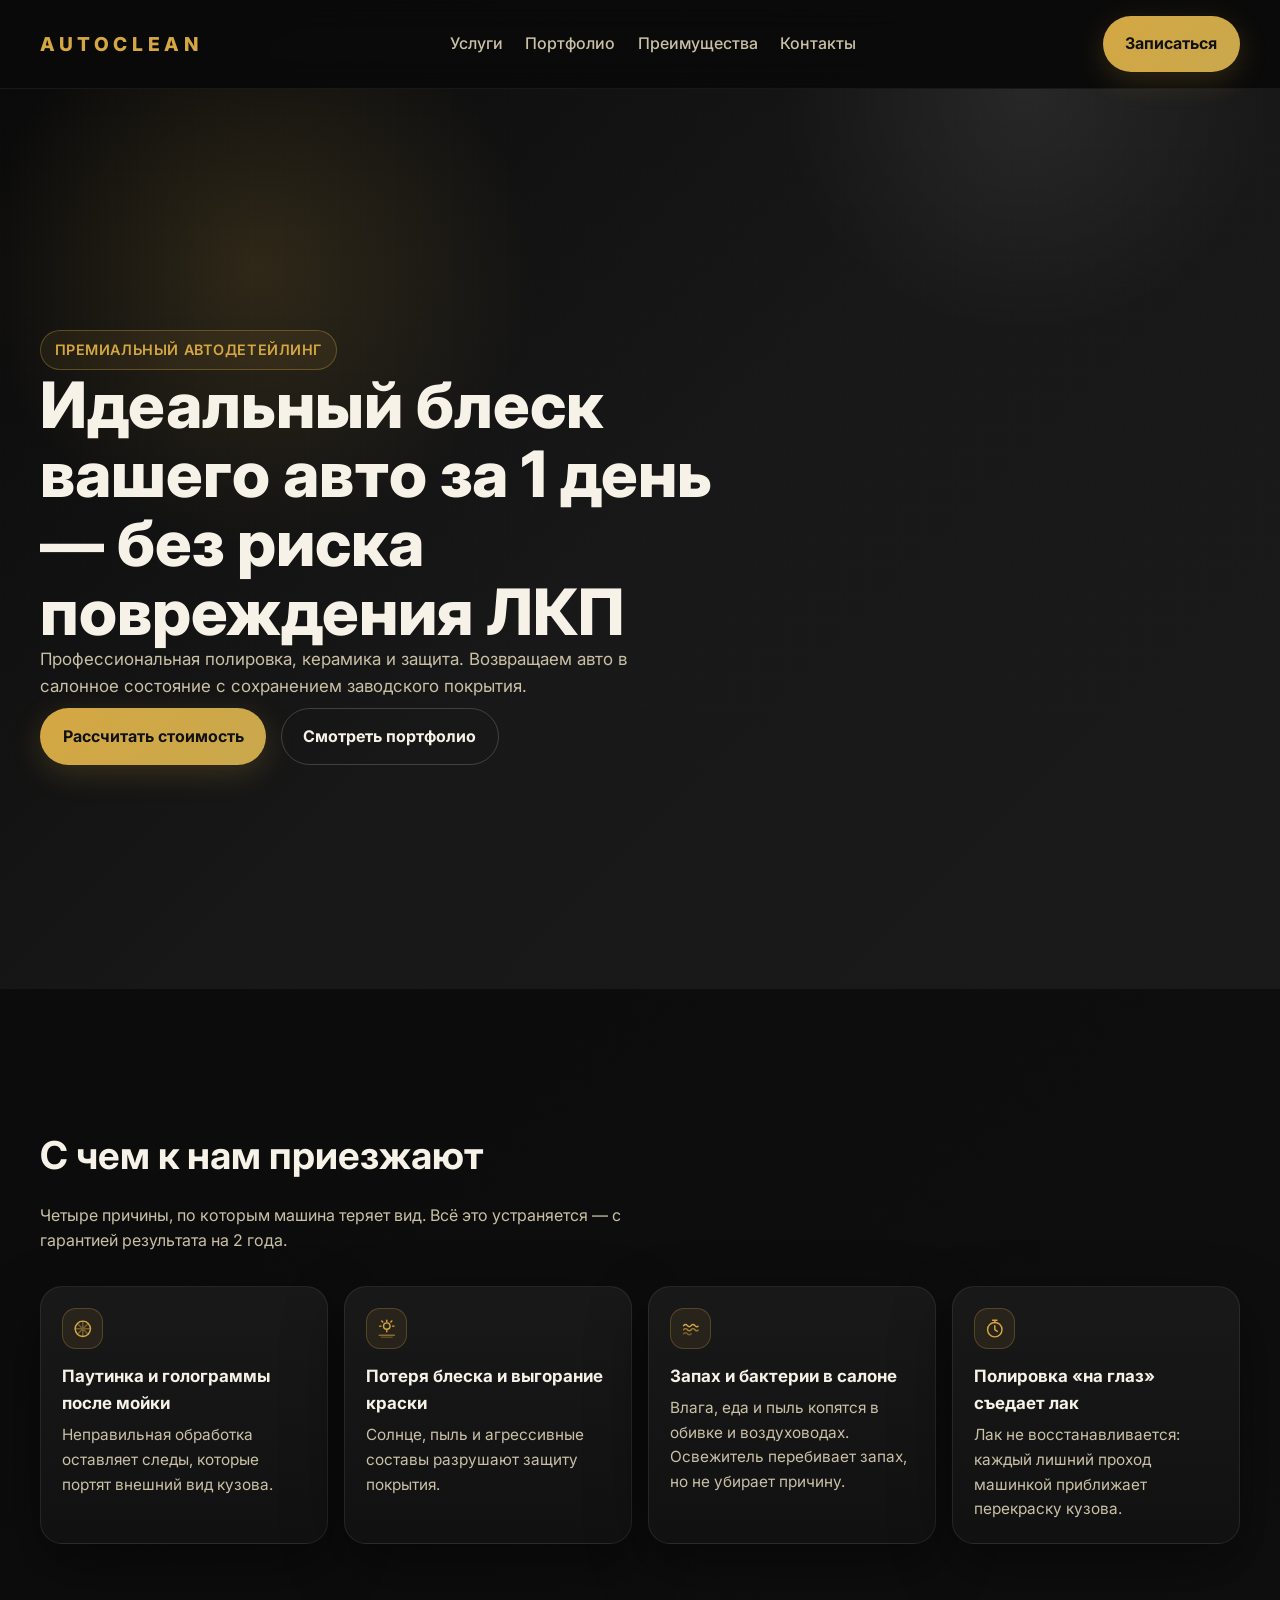
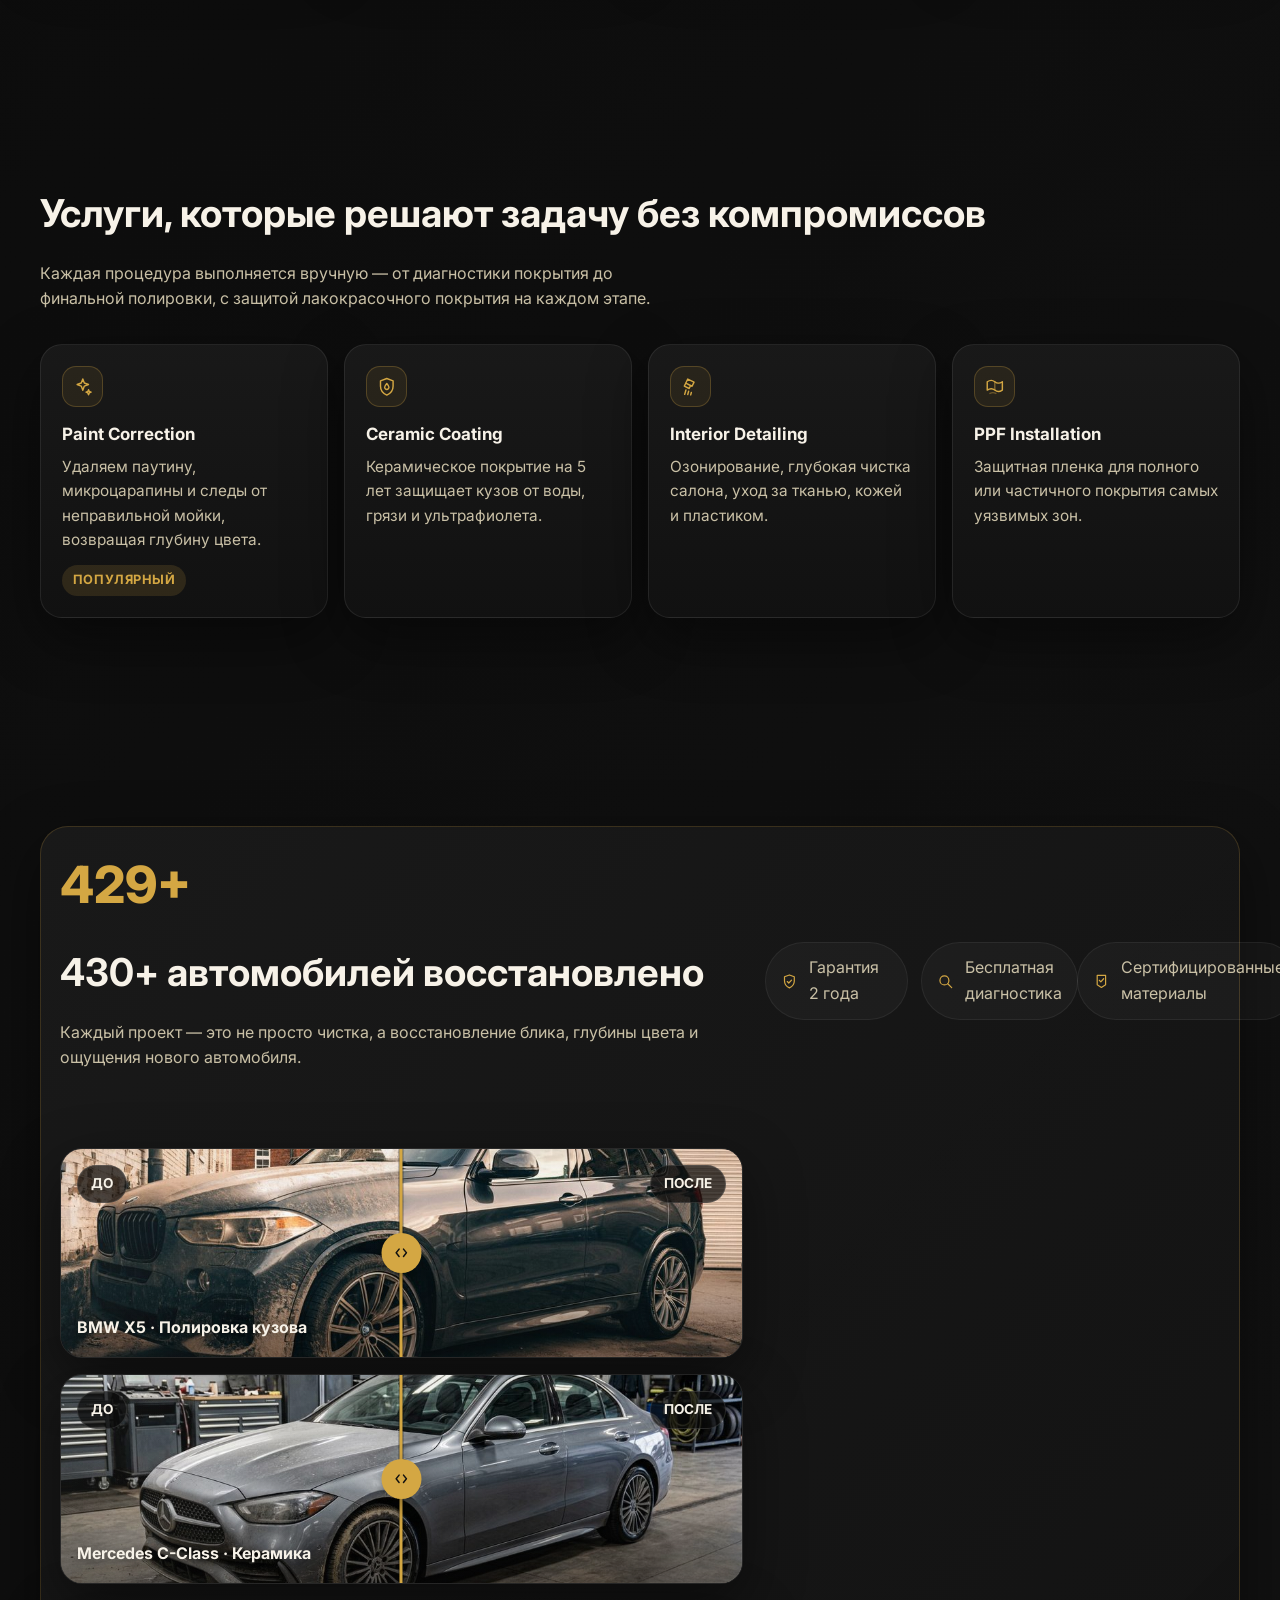
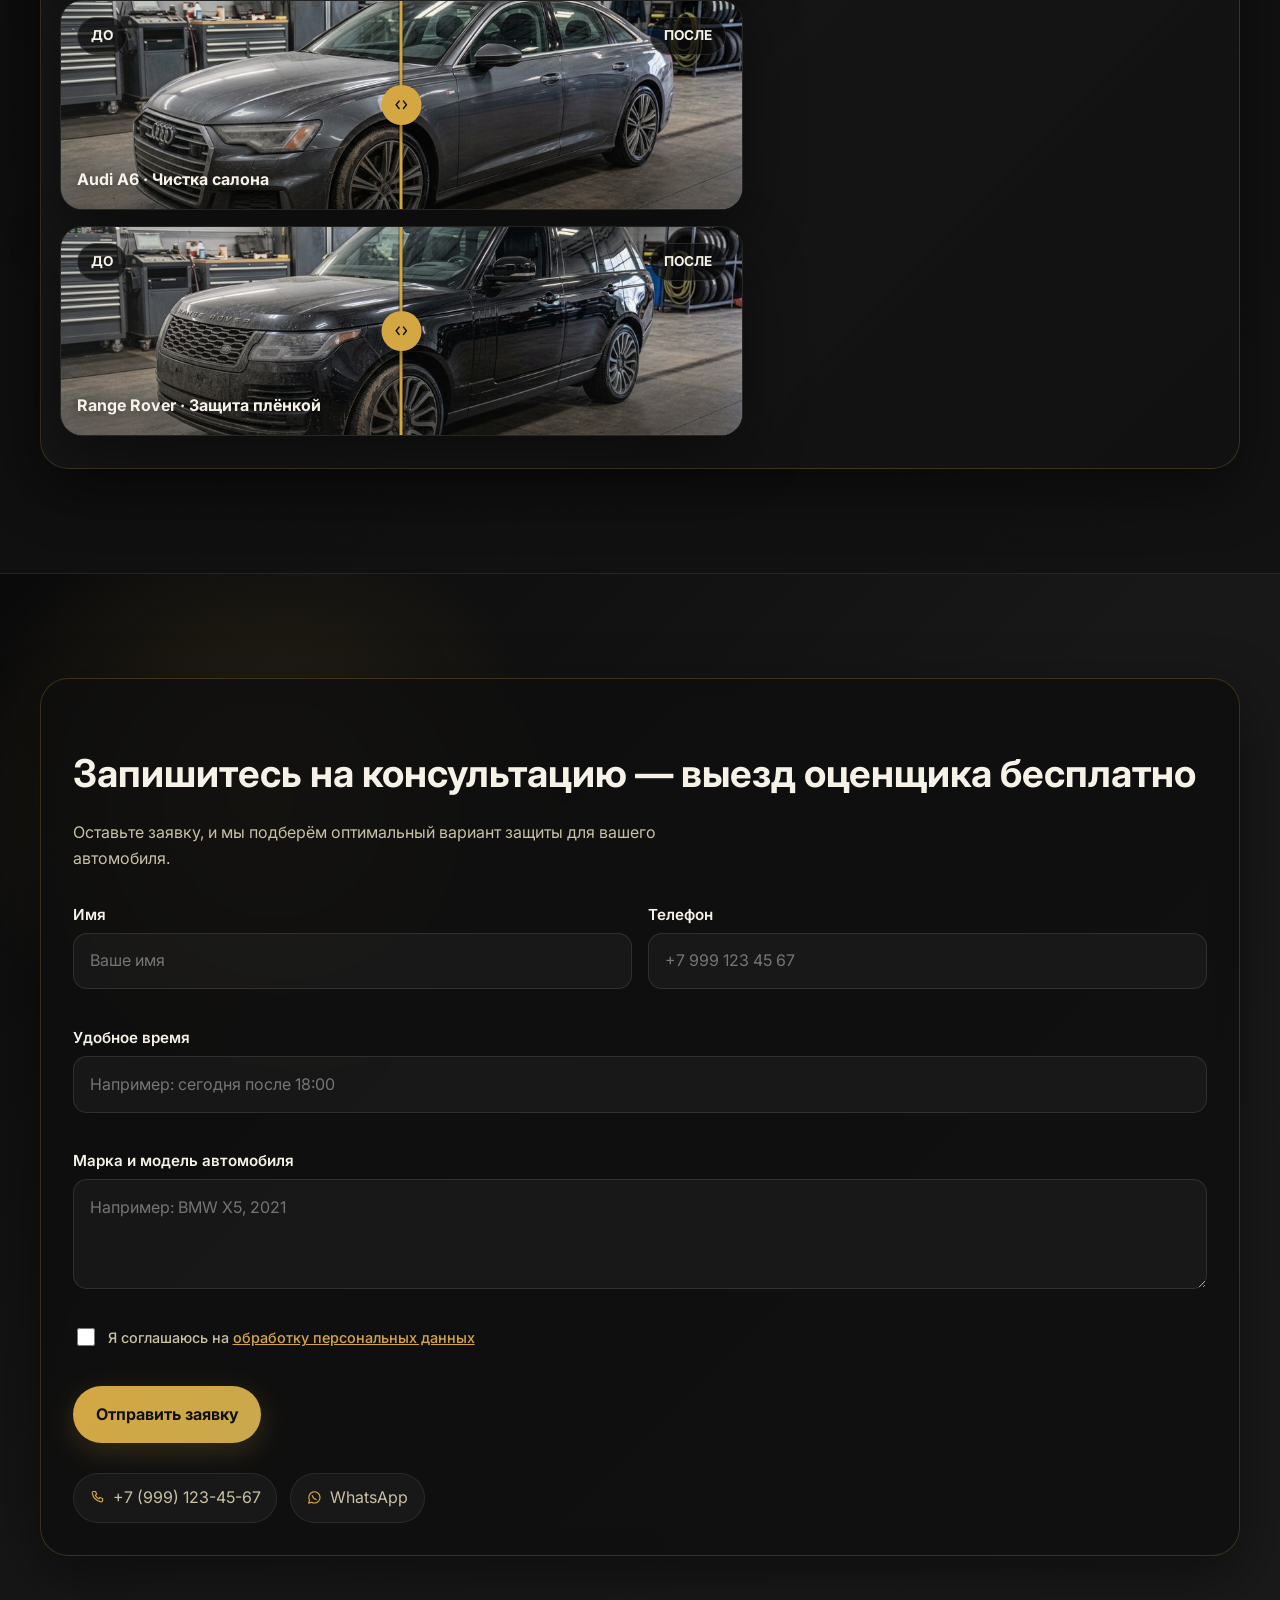
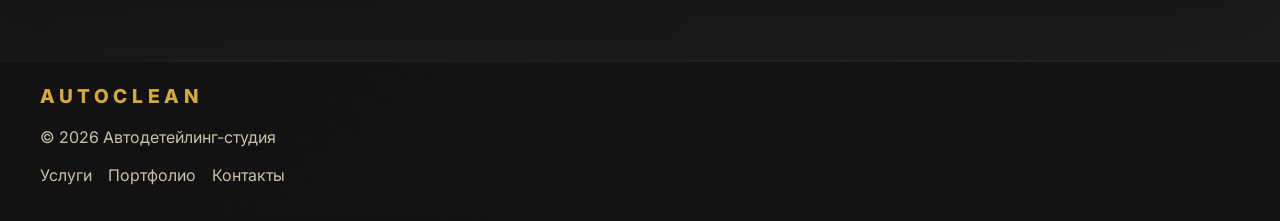
==== commit dc79e5f1: "Блок проблем: тексты приведены к заголовкам Две карточки из четырёх описывали НАШЕ решение под загол" ====
--- a/index.html
+++ b/index.html
@@ -60,8 +60,8 @@
     <section class="section-shell" id="advantages">
       <div class="container">
         <div class="reveal">
-          <h2 class="section-title">Почему владельцы доверяют нам</h2>
-          <p class="section-subtitle">Устраняем последствия автомоек и неправильного ухода за лакокрасочным покрытием — с гарантией результата на 2 года.</p>
+          <h2 class="section-title">С чем к нам приезжают</h2>
+          <p class="section-subtitle">Четыре причины, по которым машина теряет вид. Всё это устраняется — с гарантией результата на 2 года.</p>
         </div>
         <div class="pain-grid reveal">
           <article class="card">
@@ -89,7 +89,7 @@
             </svg>
           </div>
             <h3>Запах и бактерии в салоне</h3>
-            <p>Внутренняя чистка с озонированием и глубокой обработкой возвращает свежесть.</p>
+            <p>Влага, еда и пыль копятся в обивке и воздуховодах. Освежитель перебивает запах, но не убирает причину.</p>
           </article>
           <article class="card">
             <div class="card-icon" role="img" aria-label="Потерянное время">
@@ -97,8 +97,8 @@
               <circle cx="12" cy="13" r="8"/><path d="M12 8.6V13l2.8 1.8"/><path d="M9.6 2.6h4.8M12 2.6v2.4"/>
             </svg>
           </div>
-            <h3>Тратите часы на бесполезную полировку</h3>
-            <p>Замеряем толщину лакокрасочного покрытия перед началом работ и убираем только то, что действительно нужно убрать.</p>
+            <h3>Полировка «на глаз» съедает лак</h3>
+            <p>Лак не восстанавливается: каждый лишний проход машинкой приближает перекраску кузова.</p>
           </article>
         </div>
       </div>
